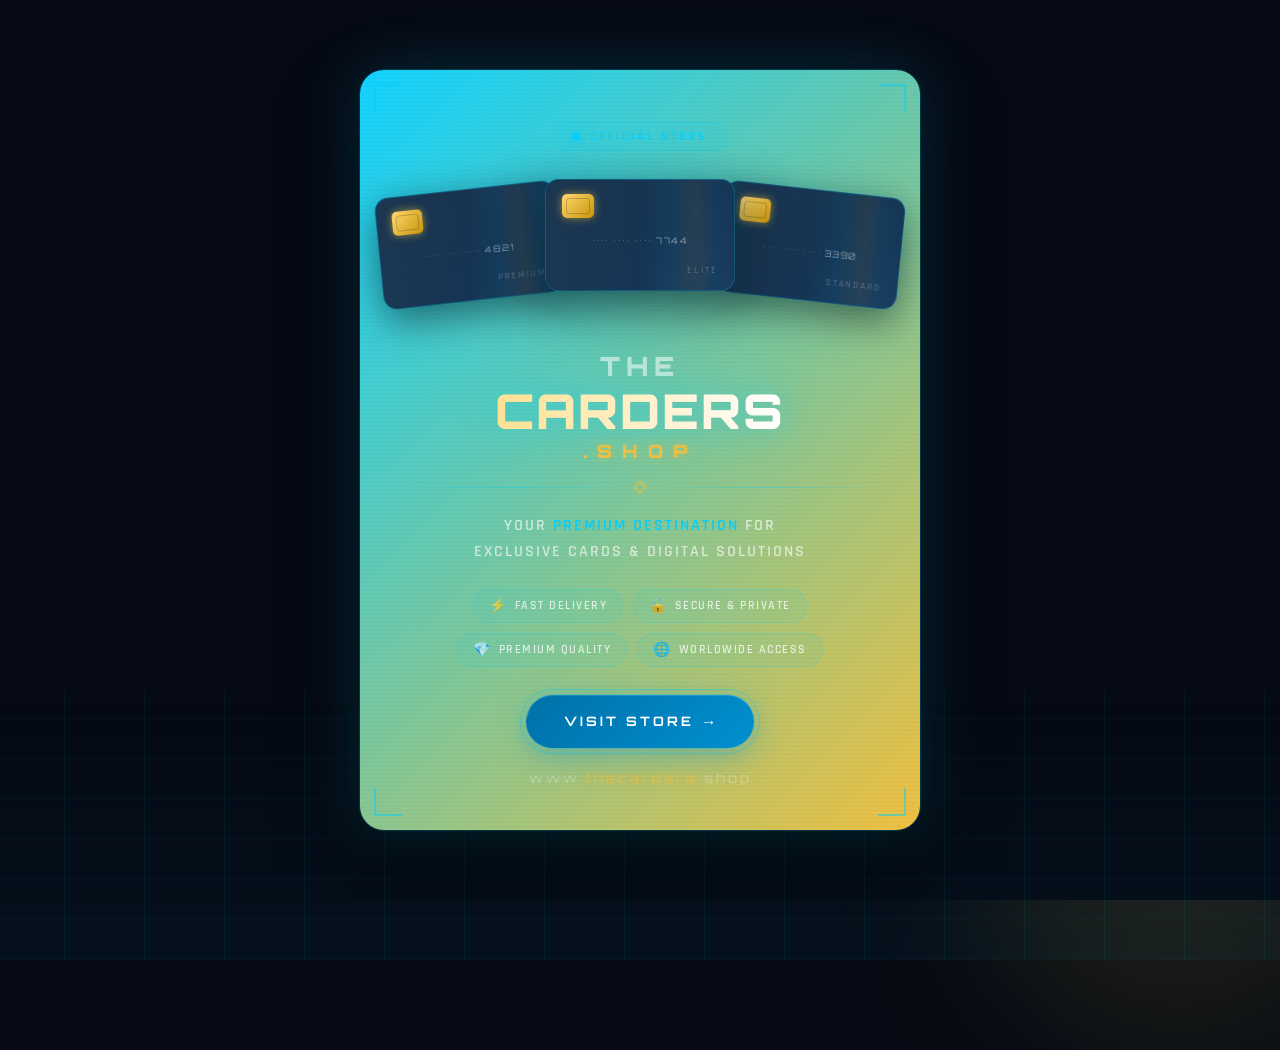
==== index.html @ 6805558b "Add index.html as deployment entry point for thecarders.shop poster Rename poster to index.html so h" ====
<!DOCTYPE html>
<html lang="en">
<head>
  <meta charset="UTF-8" />
  <meta name="viewport" content="width=device-width, initial-scale=1.0" />
  <title>TheCarders.Shop — Official Poster</title>
  <style>
    @import url('https://fonts.googleapis.com/css2?family=Orbitron:wght@400;700;900&family=Rajdhani:wght@300;400;600;700&display=swap');

    *, *::before, *::after { margin: 0; padding: 0; box-sizing: border-box; }

    :root {
      --gold:   #f0c040;
      --gold2:  #ffd770;
      --blue:   #00cfff;
      --dark:   #050a14;
      --mid:    #0b1628;
      --card1:  #0d2035;
      --card2:  #102040;
      --glow:   rgba(0, 207, 255, 0.55);
      --ggold:  rgba(240, 192, 64, 0.6);
    }

    html, body {
      width: 100%; height: 100%;
      overflow: hidden;
      background: var(--dark);
      font-family: 'Rajdhani', sans-serif;
    }

    /* ── SCENE ── */
    .scene {
      width: 100vw; height: 100vh;
      display: flex;
      align-items: center;
      justify-content: center;
      perspective: 1200px;
      position: relative;
      overflow: hidden;
    }

    /* animated grid floor */
    .grid-floor {
      position: absolute;
      bottom: -60px; left: -20%;
      width: 140%; height: 60%;
      background:
        linear-gradient(transparent 0%, rgba(0,207,255,0.04) 100%),
        repeating-linear-gradient(90deg, rgba(0,207,255,0.07) 0 1px, transparent 1px 80px),
        repeating-linear-gradient(0deg,  rgba(0,207,255,0.07) 0 1px, transparent 1px 80px);
      transform: rotateX(60deg);
      transform-origin: bottom center;
      animation: gridPulse 6s ease-in-out infinite alternate;
    }
    @keyframes gridPulse {
      from { opacity: 0.6; }
      to   { opacity: 1.0; }
    }

    /* particles */
    .particles { position: absolute; inset: 0; pointer-events: none; }
    .particle {
      position: absolute;
      border-radius: 50%;
      background: var(--blue);
      opacity: 0;
      animation: floatUp linear infinite;
    }
    @keyframes floatUp {
      0%   { opacity: 0; transform: translateY(0) scale(0.5); }
      10%  { opacity: 0.8; }
      90%  { opacity: 0.4; }
      100% { opacity: 0; transform: translateY(-90vh) scale(1.2); }
    }

    /* ── POSTER CARD ── */
    .poster-wrap {
      position: relative;
      width: min(560px, 92vw);
      animation: floatPoster 5s ease-in-out infinite;
      transform-style: preserve-3d;
    }
    @keyframes floatPoster {
      0%, 100% { transform: rotateX(4deg) rotateY(-4deg) translateY(0); }
      50%       { transform: rotateX(-2deg) rotateY(4deg) translateY(-18px); }
    }

    .poster {
      position: relative;
      background: linear-gradient(145deg, var(--card1), var(--card2) 60%, #091a30);
      border-radius: 24px;
      padding: 52px 40px 44px;
      text-align: center;
      transform-style: preserve-3d;
      box-shadow:
        0 0 0 1px rgba(0,207,255,0.18),
        0 0 60px rgba(0,207,255,0.18),
        0 40px 80px rgba(0,0,0,0.7),
        inset 0 1px 0 rgba(255,255,255,0.06);
      overflow: hidden;
    }

    /* glossy top shine */
    .poster::before {
      content: '';
      position: absolute;
      inset: 0;
      background: linear-gradient(130deg, rgba(255,255,255,0.07) 0%, transparent 50%);
      border-radius: inherit;
      pointer-events: none;
    }

    /* edge glow border animation */
    .poster::after {
      content: '';
      position: absolute;
      inset: -2px;
      border-radius: 26px;
      background: linear-gradient(135deg, var(--blue), var(--gold), var(--blue), var(--gold));
      background-size: 300% 300%;
      animation: borderSpin 4s linear infinite;
      z-index: -1;
    }
    @keyframes borderSpin {
      0%   { background-position: 0% 50%; }
      50%  { background-position: 100% 50%; }
      100% { background-position: 0% 50%; }
    }

    /* ── LOGO CHIP ── */
    .logo-chip {
      display: inline-flex;
      align-items: center;
      gap: 10px;
      background: rgba(0,207,255,0.09);
      border: 1px solid rgba(0,207,255,0.3);
      border-radius: 50px;
      padding: 6px 18px;
      margin-bottom: 28px;
    }
    .chip-dot {
      width: 8px; height: 8px;
      border-radius: 50%;
      background: var(--blue);
      box-shadow: 0 0 8px var(--blue);
      animation: blink 1.6s ease-in-out infinite;
    }
    @keyframes blink {
      0%, 100% { opacity: 1; }
      50%       { opacity: 0.3; }
    }
    .chip-text {
      font-size: 12px;
      letter-spacing: 3px;
      color: var(--blue);
      text-transform: uppercase;
      font-weight: 600;
    }

    /* ── FLOATING CARDS (decorative) ── */
    .deco-cards {
      position: relative;
      height: 140px;
      margin-bottom: 32px;
      transform-style: preserve-3d;
    }
    .deco-card {
      position: absolute;
      width: 190px; height: 112px;
      border-radius: 14px;
      background: linear-gradient(135deg, #0e2a45, #1a3a5c);
      border: 1px solid rgba(0,207,255,0.25);
      box-shadow:
        0 12px 40px rgba(0,0,0,0.5),
        0 0 20px rgba(0,207,255,0.12);
      display: flex;
      flex-direction: column;
      justify-content: space-between;
      padding: 14px 16px;
      overflow: hidden;
      transform-style: preserve-3d;
    }
    .deco-card::before {
      content: '';
      position: absolute;
      inset: 0;
      background: linear-gradient(120deg, rgba(255,255,255,0.06) 0%, transparent 60%);
      border-radius: inherit;
    }
    /* card EMV chip */
    .card-chip {
      width: 32px; height: 24px;
      border-radius: 5px;
      background: linear-gradient(135deg, var(--gold2), #c8960a);
      box-shadow: 0 0 8px var(--ggold);
      position: relative;
      overflow: hidden;
    }
    .card-chip::after {
      content: '';
      position: absolute;
      inset: 4px;
      border: 1px solid rgba(0,0,0,0.2);
      border-radius: 3px;
    }
    .card-number {
      font-family: 'Orbitron', monospace;
      font-size: 9px;
      color: rgba(255,255,255,0.5);
      letter-spacing: 1.5px;
    }
    .card-brand {
      font-size: 10px;
      color: rgba(255,255,255,0.35);
      letter-spacing: 2px;
      text-transform: uppercase;
      text-align: right;
    }
    /* holographic stripe */
    .holo-stripe {
      position: absolute;
      top: 0; right: 0;
      width: 50%; height: 100%;
      background: linear-gradient(90deg,
        transparent,
        rgba(0,207,255,0.05) 30%,
        rgba(240,192,64,0.07) 60%,
        rgba(0,207,255,0.04) 80%,
        transparent);
      animation: holoShift 3s ease-in-out infinite alternate;
    }
    @keyframes holoShift {
      from { opacity: 0.5; transform: translateX(-10px); }
      to   { opacity: 1.0; transform: translateX(10px); }
    }

    .card-left  {
      left: 50%; top: 10px;
      transform: translate(-140%, 0) rotateY(18deg) rotateZ(-6deg);
      animation: cardFloat1 4s ease-in-out infinite;
      z-index: 1;
    }
    .card-center {
      left: 50%; top: 0;
      transform: translate(-50%, 0) rotateY(0deg) rotateZ(0deg);
      animation: cardFloat2 4s ease-in-out infinite;
      z-index: 3;
      box-shadow:
        0 16px 50px rgba(0,0,0,0.6),
        0 0 30px rgba(0,207,255,0.22);
    }
    .card-right {
      left: 50%; top: 10px;
      transform: translate(40%, 0) rotateY(-18deg) rotateZ(6deg);
      animation: cardFloat3 4s ease-in-out infinite;
      z-index: 2;
    }
    @keyframes cardFloat1 {
      0%,100% { transform: translate(-140%, 0) rotateY(18deg) rotateZ(-6deg) translateY(0); }
      50%      { transform: translate(-140%, 0) rotateY(22deg) rotateZ(-8deg) translateY(-6px); }
    }
    @keyframes cardFloat2 {
      0%,100% { transform: translate(-50%, 0) rotateY(0deg) rotateZ(0deg) translateY(0); }
      50%      { transform: translate(-50%, 0) rotateY(3deg) rotateZ(1deg) translateY(-10px); }
    }
    @keyframes cardFloat3 {
      0%,100% { transform: translate(40%, 0) rotateY(-18deg) rotateZ(6deg) translateY(0); }
      50%      { transform: translate(40%, 0) rotateY(-22deg) rotateZ(8deg) translateY(-6px); }
    }

    /* ── TITLE ── */
    .poster-title {
      font-family: 'Orbitron', monospace;
      font-size: clamp(28px, 6vw, 48px);
      font-weight: 900;
      letter-spacing: 2px;
      line-height: 1.1;
      margin-bottom: 6px;
      position: relative;
    }
    .title-the {
      color: rgba(255,255,255,0.55);
      font-size: 0.55em;
      letter-spacing: 6px;
      display: block;
      margin-bottom: 4px;
    }
    .title-main {
      background: linear-gradient(90deg, var(--gold2) 0%, #fff 40%, var(--blue) 80%, var(--gold2) 100%);
      background-size: 200% auto;
      -webkit-background-clip: text;
      -webkit-text-fill-color: transparent;
      background-clip: text;
      animation: shimmer 4s linear infinite;
      display: block;
      text-shadow: none;
      filter: drop-shadow(0 0 18px rgba(0,207,255,0.5));
    }
    @keyframes shimmer {
      from { background-position: 0% center; }
      to   { background-position: 200% center; }
    }
    .title-shop {
      color: var(--gold);
      font-size: 0.38em;
      letter-spacing: 10px;
      display: block;
      margin-top: 4px;
      text-shadow: 0 0 12px var(--ggold);
    }

    /* ── DIVIDER ── */
    .divider {
      display: flex;
      align-items: center;
      gap: 12px;
      margin: 22px 0;
    }
    .div-line {
      flex: 1;
      height: 1px;
      background: linear-gradient(90deg, transparent, rgba(0,207,255,0.4), transparent);
    }
    .div-diamond {
      width: 8px; height: 8px;
      border: 1px solid var(--gold);
      transform: rotate(45deg);
      box-shadow: 0 0 8px var(--ggold);
    }

    /* ── TAGLINE ── */
    .tagline {
      font-size: clamp(13px, 2.5vw, 16px);
      color: rgba(255,255,255,0.65);
      letter-spacing: 2px;
      text-transform: uppercase;
      font-weight: 600;
      margin-bottom: 24px;
      line-height: 1.6;
    }
    .tagline em {
      color: var(--blue);
      font-style: normal;
    }

    /* ── FEATURE PILLS ── */
    .features {
      display: flex;
      flex-wrap: wrap;
      justify-content: center;
      gap: 10px;
      margin-bottom: 28px;
    }
    .feat-pill {
      display: flex;
      align-items: center;
      gap: 7px;
      background: rgba(0,207,255,0.07);
      border: 1px solid rgba(0,207,255,0.2);
      border-radius: 50px;
      padding: 7px 15px;
      font-size: 12px;
      letter-spacing: 1.5px;
      text-transform: uppercase;
      color: rgba(255,255,255,0.75);
      font-weight: 600;
      transition: all 0.3s;
    }
    .feat-pill:hover {
      background: rgba(0,207,255,0.15);
      border-color: rgba(0,207,255,0.5);
      color: #fff;
      box-shadow: 0 0 14px rgba(0,207,255,0.2);
    }
    .feat-icon { font-size: 14px; }

    /* ── CTA BUTTON ── */
    .cta-wrap { position: relative; display: inline-block; }
    .cta-btn {
      display: inline-flex;
      align-items: center;
      gap: 10px;
      background: linear-gradient(135deg, #0070a8, #0090d0);
      color: #fff;
      font-family: 'Orbitron', monospace;
      font-size: 13px;
      font-weight: 700;
      letter-spacing: 3px;
      text-transform: uppercase;
      padding: 16px 38px;
      border-radius: 50px;
      text-decoration: none;
      border: none;
      cursor: pointer;
      position: relative;
      overflow: hidden;
      box-shadow:
        0 8px 32px rgba(0,144,208,0.4),
        0 0 0 1px rgba(0,207,255,0.3),
        inset 0 1px 0 rgba(255,255,255,0.15);
      transition: transform 0.2s, box-shadow 0.2s;
    }
    .cta-btn:hover {
      transform: translateY(-3px) scale(1.03);
      box-shadow:
        0 14px 44px rgba(0,144,208,0.55),
        0 0 0 1px rgba(0,207,255,0.6),
        inset 0 1px 0 rgba(255,255,255,0.2);
    }
    .cta-btn::before {
      content: '';
      position: absolute;
      top: -50%; left: -60%;
      width: 60%; height: 200%;
      background: rgba(255,255,255,0.15);
      transform: skewX(-20deg);
      animation: btnShine 3s ease-in-out infinite;
    }
    @keyframes btnShine {
      0%   { left: -60%; opacity: 0; }
      20%  { opacity: 1; }
      40%  { left: 120%; opacity: 0; }
      100% { left: 120%; opacity: 0; }
    }
    .cta-arrow { font-size: 16px; }

    /* pulse ring around button */
    .cta-ring {
      position: absolute;
      inset: -6px;
      border-radius: 50px;
      border: 1px solid rgba(0,207,255,0.4);
      animation: ringPulse 2s ease-out infinite;
      pointer-events: none;
    }
    @keyframes ringPulse {
      0%   { transform: scale(1); opacity: 0.8; }
      100% { transform: scale(1.1); opacity: 0; }
    }

    /* ── URL BADGE ── */
    .url-badge {
      margin-top: 22px;
      font-size: 13px;
      letter-spacing: 3px;
      color: rgba(255,255,255,0.3);
      font-family: 'Orbitron', monospace;
    }
    .url-badge span {
      color: var(--gold);
      text-shadow: 0 0 8px var(--ggold);
    }

    /* ── CORNER ACCENTS ── */
    .corner {
      position: absolute;
      width: 28px; height: 28px;
      opacity: 0.5;
    }
    .corner-tl { top: 14px; left: 14px; border-top: 2px solid var(--blue); border-left: 2px solid var(--blue); border-radius: 2px 0 0 0; }
    .corner-tr { top: 14px; right: 14px; border-top: 2px solid var(--blue); border-right: 2px solid var(--blue); border-radius: 0 2px 0 0; }
    .corner-bl { bottom: 14px; left: 14px; border-bottom: 2px solid var(--blue); border-left: 2px solid var(--blue); border-radius: 0 0 0 2px; }
    .corner-br { bottom: 14px; right: 14px; border-bottom: 2px solid var(--blue); border-right: 2px solid var(--blue); border-radius: 0 0 2px 0; }

    /* ── AMBIENT GLOW ORBS ── */
    .orb {
      position: absolute;
      border-radius: 50%;
      filter: blur(80px);
      pointer-events: none;
      z-index: -1;
    }
    .orb1 { width: 500px; height: 500px; background: rgba(0,100,200,0.2); top: -200px; left: -200px; animation: orbFloat1 10s ease-in-out infinite; }
    .orb2 { width: 400px; height: 400px; background: rgba(240,192,64,0.1); bottom: -150px; right: -100px; animation: orbFloat2 12s ease-in-out infinite; }
    .orb3 { width: 300px; height: 300px; background: rgba(0,207,255,0.12); top: 40%; left: 50%; transform: translate(-50%,-50%); animation: orbFloat3 8s ease-in-out infinite; }
    @keyframes orbFloat1 { 0%,100%{transform:translate(0,0)} 50%{transform:translate(40px,30px)} }
    @keyframes orbFloat2 { 0%,100%{transform:translate(0,0)} 50%{transform:translate(-30px,-40px)} }
    @keyframes orbFloat3 { 0%,100%{transform:translate(-50%,-50%) scale(1)} 50%{transform:translate(-50%,-50%) scale(1.2)} }

    /* ── SCAN LINE ── */
    .scanline {
      position: absolute;
      inset: 0;
      background: repeating-linear-gradient(
        0deg,
        transparent,
        transparent 3px,
        rgba(0,0,0,0.03) 3px,
        rgba(0,0,0,0.03) 4px
      );
      pointer-events: none;
      border-radius: inherit;
    }
  </style>
</head>
<body>

<!-- ambient orbs -->
<div class="orb orb1"></div>
<div class="orb orb2"></div>
<div class="orb orb3"></div>

<!-- particles -->
<div class="particles" id="particles"></div>

<!-- grid floor -->
<div class="grid-floor"></div>

<div class="scene">
  <div class="poster-wrap">
    <div class="poster">

      <!-- scanline texture -->
      <div class="scanline"></div>

      <!-- corner accents -->
      <div class="corner corner-tl"></div>
      <div class="corner corner-tr"></div>
      <div class="corner corner-bl"></div>
      <div class="corner corner-br"></div>

      <!-- status chip -->
      <div class="logo-chip">
        <div class="chip-dot"></div>
        <span class="chip-text">Official Store</span>
      </div>

      <!-- floating deco cards -->
      <div class="deco-cards">
        <!-- left card -->
        <div class="deco-card card-left">
          <div class="card-chip"></div>
          <div class="card-number">•••• •••• •••• 4821</div>
          <div class="card-brand">Premium</div>
          <div class="holo-stripe"></div>
        </div>
        <!-- center card (highlighted) -->
        <div class="deco-card card-center">
          <div class="card-chip"></div>
          <div class="card-number">•••• •••• •••• 7744</div>
          <div class="card-brand">Elite</div>
          <div class="holo-stripe"></div>
        </div>
        <!-- right card -->
        <div class="deco-card card-right">
          <div class="card-chip"></div>
          <div class="card-number">•••• •••• •••• 3390</div>
          <div class="card-brand">Standard</div>
          <div class="holo-stripe"></div>
        </div>
      </div>

      <!-- title -->
      <div class="poster-title">
        <span class="title-the">THE</span>
        <span class="title-main">CARDERS</span>
        <span class="title-shop">.SHOP</span>
      </div>

      <!-- divider -->
      <div class="divider">
        <div class="div-line"></div>
        <div class="div-diamond"></div>
        <div class="div-line"></div>
      </div>

      <!-- tagline -->
      <p class="tagline">
        Your <em>premium destination</em> for<br>
        exclusive cards &amp; digital solutions
      </p>

      <!-- feature pills -->
      <div class="features">
        <div class="feat-pill"><span class="feat-icon">⚡</span> Fast Delivery</div>
        <div class="feat-pill"><span class="feat-icon">🔒</span> Secure &amp; Private</div>
        <div class="feat-pill"><span class="feat-icon">💎</span> Premium Quality</div>
        <div class="feat-pill"><span class="feat-icon">🌐</span> Worldwide Access</div>
      </div>

      <!-- CTA -->
      <div class="cta-wrap">
        <div class="cta-ring"></div>
        <a class="cta-btn" href="https://thecarders.shop" target="_blank">
          Visit Store
          <span class="cta-arrow">→</span>
        </a>
      </div>

      <!-- url badge -->
      <p class="url-badge">www.<span>thecarders</span>.shop</p>

    </div><!-- /poster -->
  </div><!-- /poster-wrap -->
</div><!-- /scene -->

<script>
  // Generate floating particles
  const container = document.getElementById('particles');
  const colors = ['#00cfff','#ffd770','#ffffff'];
  for (let i = 0; i < 55; i++) {
    const p = document.createElement('div');
    p.className = 'particle';
    const size = Math.random() * 4 + 1;
    const color = colors[Math.floor(Math.random() * colors.length)];
    Object.assign(p.style, {
      width:  size + 'px',
      height: size + 'px',
      background: color,
      boxShadow: `0 0 ${size * 2}px ${color}`,
      left: Math.random() * 100 + 'vw',
      top:  '100vh',
      animationDuration: (Math.random() * 12 + 8) + 's',
      animationDelay:    (Math.random() * 12) + 's',
    });
    container.appendChild(p);
  }

  // Subtle mouse parallax on poster
  const wrap = document.querySelector('.poster-wrap');
  document.addEventListener('mousemove', e => {
    const cx = window.innerWidth / 2;
    const cy = window.innerHeight / 2;
    const dx = (e.clientX - cx) / cx;
    const dy = (e.clientY - cy) / cy;
    wrap.style.transform = `rotateX(${-dy * 8}deg) rotateY(${dx * 8}deg)`;
  });
  document.addEventListener('mouseleave', () => {
    wrap.style.transform = '';
  });
</script>
</body>
</html>
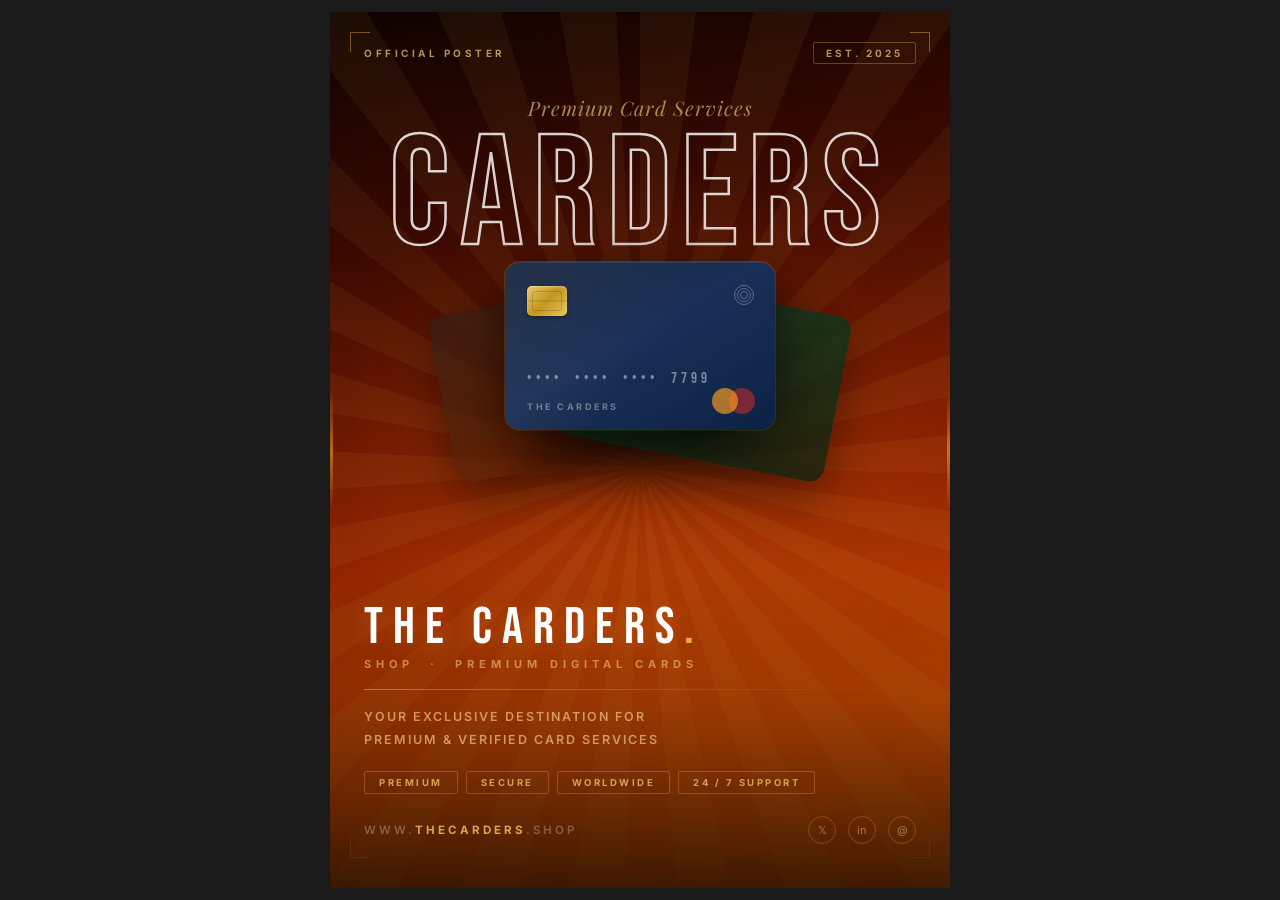
==== commit 200debbd: "Redesign poster: static editorial layout inspired by bold graphic design Bold Bebas Neue outline tex" ====
--- a/index.html
+++ b/index.html
@@ -1,633 +1,438 @@
 <!DOCTYPE html>
 <html lang="en">
 <head>
-  <meta charset="UTF-8" />
-  <meta name="viewport" content="width=device-width, initial-scale=1.0" />
-  <title>TheCarders.Shop — Official Poster</title>
-  <style>
-    @import url('https://fonts.googleapis.com/css2?family=Orbitron:wght@400;700;900&family=Rajdhani:wght@300;400;600;700&display=swap');
-
-    *, *::before, *::after { margin: 0; padding: 0; box-sizing: border-box; }
-
-    :root {
-      --gold:   #f0c040;
-      --gold2:  #ffd770;
-      --blue:   #00cfff;
-      --dark:   #050a14;
-      --mid:    #0b1628;
-      --card1:  #0d2035;
-      --card2:  #102040;
-      --glow:   rgba(0, 207, 255, 0.55);
-      --ggold:  rgba(240, 192, 64, 0.6);
-    }
-
-    html, body {
-      width: 100%; height: 100%;
-      overflow: hidden;
-      background: var(--dark);
-      font-family: 'Rajdhani', sans-serif;
-    }
-
-    /* ── SCENE ── */
-    .scene {
-      width: 100vw; height: 100vh;
-      display: flex;
-      align-items: center;
-      justify-content: center;
-      perspective: 1200px;
-      position: relative;
-      overflow: hidden;
-    }
-
-    /* animated grid floor */
-    .grid-floor {
-      position: absolute;
-      bottom: -60px; left: -20%;
-      width: 140%; height: 60%;
-      background:
-        linear-gradient(transparent 0%, rgba(0,207,255,0.04) 100%),
-        repeating-linear-gradient(90deg, rgba(0,207,255,0.07) 0 1px, transparent 1px 80px),
-        repeating-linear-gradient(0deg,  rgba(0,207,255,0.07) 0 1px, transparent 1px 80px);
-      transform: rotateX(60deg);
-      transform-origin: bottom center;
-      animation: gridPulse 6s ease-in-out infinite alternate;
-    }
-    @keyframes gridPulse {
-      from { opacity: 0.6; }
-      to   { opacity: 1.0; }
-    }
-
-    /* particles */
-    .particles { position: absolute; inset: 0; pointer-events: none; }
-    .particle {
-      position: absolute;
-      border-radius: 50%;
-      background: var(--blue);
-      opacity: 0;
-      animation: floatUp linear infinite;
-    }
-    @keyframes floatUp {
-      0%   { opacity: 0; transform: translateY(0) scale(0.5); }
-      10%  { opacity: 0.8; }
-      90%  { opacity: 0.4; }
-      100% { opacity: 0; transform: translateY(-90vh) scale(1.2); }
-    }
-
-    /* ── POSTER CARD ── */
-    .poster-wrap {
-      position: relative;
-      width: min(560px, 92vw);
-      animation: floatPoster 5s ease-in-out infinite;
-      transform-style: preserve-3d;
-    }
-    @keyframes floatPoster {
-      0%, 100% { transform: rotateX(4deg) rotateY(-4deg) translateY(0); }
-      50%       { transform: rotateX(-2deg) rotateY(4deg) translateY(-18px); }
-    }
-
-    .poster {
-      position: relative;
-      background: linear-gradient(145deg, var(--card1), var(--card2) 60%, #091a30);
-      border-radius: 24px;
-      padding: 52px 40px 44px;
-      text-align: center;
-      transform-style: preserve-3d;
-      box-shadow:
-        0 0 0 1px rgba(0,207,255,0.18),
-        0 0 60px rgba(0,207,255,0.18),
-        0 40px 80px rgba(0,0,0,0.7),
-        inset 0 1px 0 rgba(255,255,255,0.06);
-      overflow: hidden;
-    }
-
-    /* glossy top shine */
-    .poster::before {
-      content: '';
-      position: absolute;
-      inset: 0;
-      background: linear-gradient(130deg, rgba(255,255,255,0.07) 0%, transparent 50%);
-      border-radius: inherit;
-      pointer-events: none;
-    }
-
-    /* edge glow border animation */
-    .poster::after {
-      content: '';
-      position: absolute;
-      inset: -2px;
-      border-radius: 26px;
-      background: linear-gradient(135deg, var(--blue), var(--gold), var(--blue), var(--gold));
-      background-size: 300% 300%;
-      animation: borderSpin 4s linear infinite;
-      z-index: -1;
-    }
-    @keyframes borderSpin {
-      0%   { background-position: 0% 50%; }
-      50%  { background-position: 100% 50%; }
-      100% { background-position: 0% 50%; }
-    }
-
-    /* ── LOGO CHIP ── */
-    .logo-chip {
-      display: inline-flex;
-      align-items: center;
-      gap: 10px;
-      background: rgba(0,207,255,0.09);
-      border: 1px solid rgba(0,207,255,0.3);
-      border-radius: 50px;
-      padding: 6px 18px;
-      margin-bottom: 28px;
-    }
-    .chip-dot {
-      width: 8px; height: 8px;
-      border-radius: 50%;
-      background: var(--blue);
-      box-shadow: 0 0 8px var(--blue);
-      animation: blink 1.6s ease-in-out infinite;
-    }
-    @keyframes blink {
-      0%, 100% { opacity: 1; }
-      50%       { opacity: 0.3; }
-    }
-    .chip-text {
-      font-size: 12px;
-      letter-spacing: 3px;
-      color: var(--blue);
-      text-transform: uppercase;
-      font-weight: 600;
-    }
-
-    /* ── FLOATING CARDS (decorative) ── */
-    .deco-cards {
-      position: relative;
-      height: 140px;
-      margin-bottom: 32px;
-      transform-style: preserve-3d;
-    }
-    .deco-card {
-      position: absolute;
-      width: 190px; height: 112px;
-      border-radius: 14px;
-      background: linear-gradient(135deg, #0e2a45, #1a3a5c);
-      border: 1px solid rgba(0,207,255,0.25);
-      box-shadow:
-        0 12px 40px rgba(0,0,0,0.5),
-        0 0 20px rgba(0,207,255,0.12);
-      display: flex;
-      flex-direction: column;
-      justify-content: space-between;
-      padding: 14px 16px;
-      overflow: hidden;
-      transform-style: preserve-3d;
-    }
-    .deco-card::before {
-      content: '';
-      position: absolute;
-      inset: 0;
-      background: linear-gradient(120deg, rgba(255,255,255,0.06) 0%, transparent 60%);
-      border-radius: inherit;
-    }
-    /* card EMV chip */
-    .card-chip {
-      width: 32px; height: 24px;
-      border-radius: 5px;
-      background: linear-gradient(135deg, var(--gold2), #c8960a);
-      box-shadow: 0 0 8px var(--ggold);
-      position: relative;
-      overflow: hidden;
-    }
-    .card-chip::after {
-      content: '';
-      position: absolute;
-      inset: 4px;
-      border: 1px solid rgba(0,0,0,0.2);
-      border-radius: 3px;
-    }
-    .card-number {
-      font-family: 'Orbitron', monospace;
-      font-size: 9px;
-      color: rgba(255,255,255,0.5);
-      letter-spacing: 1.5px;
-    }
-    .card-brand {
-      font-size: 10px;
-      color: rgba(255,255,255,0.35);
-      letter-spacing: 2px;
-      text-transform: uppercase;
-      text-align: right;
-    }
-    /* holographic stripe */
-    .holo-stripe {
-      position: absolute;
-      top: 0; right: 0;
-      width: 50%; height: 100%;
-      background: linear-gradient(90deg,
-        transparent,
-        rgba(0,207,255,0.05) 30%,
-        rgba(240,192,64,0.07) 60%,
-        rgba(0,207,255,0.04) 80%,
-        transparent);
-      animation: holoShift 3s ease-in-out infinite alternate;
-    }
-    @keyframes holoShift {
-      from { opacity: 0.5; transform: translateX(-10px); }
-      to   { opacity: 1.0; transform: translateX(10px); }
-    }
-
-    .card-left  {
-      left: 50%; top: 10px;
-      transform: translate(-140%, 0) rotateY(18deg) rotateZ(-6deg);
-      animation: cardFloat1 4s ease-in-out infinite;
-      z-index: 1;
-    }
-    .card-center {
-      left: 50%; top: 0;
-      transform: translate(-50%, 0) rotateY(0deg) rotateZ(0deg);
-      animation: cardFloat2 4s ease-in-out infinite;
-      z-index: 3;
-      box-shadow:
-        0 16px 50px rgba(0,0,0,0.6),
-        0 0 30px rgba(0,207,255,0.22);
-    }
-    .card-right {
-      left: 50%; top: 10px;
-      transform: translate(40%, 0) rotateY(-18deg) rotateZ(6deg);
-      animation: cardFloat3 4s ease-in-out infinite;
-      z-index: 2;
-    }
-    @keyframes cardFloat1 {
-      0%,100% { transform: translate(-140%, 0) rotateY(18deg) rotateZ(-6deg) translateY(0); }
-      50%      { transform: translate(-140%, 0) rotateY(22deg) rotateZ(-8deg) translateY(-6px); }
-    }
-    @keyframes cardFloat2 {
-      0%,100% { transform: translate(-50%, 0) rotateY(0deg) rotateZ(0deg) translateY(0); }
-      50%      { transform: translate(-50%, 0) rotateY(3deg) rotateZ(1deg) translateY(-10px); }
-    }
-    @keyframes cardFloat3 {
-      0%,100% { transform: translate(40%, 0) rotateY(-18deg) rotateZ(6deg) translateY(0); }
-      50%      { transform: translate(40%, 0) rotateY(-22deg) rotateZ(8deg) translateY(-6px); }
-    }
-
-    /* ── TITLE ── */
-    .poster-title {
-      font-family: 'Orbitron', monospace;
-      font-size: clamp(28px, 6vw, 48px);
-      font-weight: 900;
-      letter-spacing: 2px;
-      line-height: 1.1;
-      margin-bottom: 6px;
-      position: relative;
-    }
-    .title-the {
-      color: rgba(255,255,255,0.55);
-      font-size: 0.55em;
-      letter-spacing: 6px;
-      display: block;
-      margin-bottom: 4px;
-    }
-    .title-main {
-      background: linear-gradient(90deg, var(--gold2) 0%, #fff 40%, var(--blue) 80%, var(--gold2) 100%);
-      background-size: 200% auto;
-      -webkit-background-clip: text;
-      -webkit-text-fill-color: transparent;
-      background-clip: text;
-      animation: shimmer 4s linear infinite;
-      display: block;
-      text-shadow: none;
-      filter: drop-shadow(0 0 18px rgba(0,207,255,0.5));
-    }
-    @keyframes shimmer {
-      from { background-position: 0% center; }
-      to   { background-position: 200% center; }
-    }
-    .title-shop {
-      color: var(--gold);
-      font-size: 0.38em;
-      letter-spacing: 10px;
-      display: block;
-      margin-top: 4px;
-      text-shadow: 0 0 12px var(--ggold);
-    }
-
-    /* ── DIVIDER ── */
-    .divider {
-      display: flex;
-      align-items: center;
-      gap: 12px;
-      margin: 22px 0;
-    }
-    .div-line {
-      flex: 1;
-      height: 1px;
-      background: linear-gradient(90deg, transparent, rgba(0,207,255,0.4), transparent);
-    }
-    .div-diamond {
-      width: 8px; height: 8px;
-      border: 1px solid var(--gold);
-      transform: rotate(45deg);
-      box-shadow: 0 0 8px var(--ggold);
-    }
-
-    /* ── TAGLINE ── */
-    .tagline {
-      font-size: clamp(13px, 2.5vw, 16px);
-      color: rgba(255,255,255,0.65);
-      letter-spacing: 2px;
-      text-transform: uppercase;
-      font-weight: 600;
-      margin-bottom: 24px;
-      line-height: 1.6;
-    }
-    .tagline em {
-      color: var(--blue);
-      font-style: normal;
-    }
-
-    /* ── FEATURE PILLS ── */
-    .features {
-      display: flex;
-      flex-wrap: wrap;
-      justify-content: center;
-      gap: 10px;
-      margin-bottom: 28px;
-    }
-    .feat-pill {
-      display: flex;
-      align-items: center;
-      gap: 7px;
-      background: rgba(0,207,255,0.07);
-      border: 1px solid rgba(0,207,255,0.2);
-      border-radius: 50px;
-      padding: 7px 15px;
-      font-size: 12px;
-      letter-spacing: 1.5px;
-      text-transform: uppercase;
-      color: rgba(255,255,255,0.75);
-      font-weight: 600;
-      transition: all 0.3s;
-    }
-    .feat-pill:hover {
-      background: rgba(0,207,255,0.15);
-      border-color: rgba(0,207,255,0.5);
-      color: #fff;
-      box-shadow: 0 0 14px rgba(0,207,255,0.2);
-    }
-    .feat-icon { font-size: 14px; }
-
-    /* ── CTA BUTTON ── */
-    .cta-wrap { position: relative; display: inline-block; }
-    .cta-btn {
-      display: inline-flex;
-      align-items: center;
-      gap: 10px;
-      background: linear-gradient(135deg, #0070a8, #0090d0);
-      color: #fff;
-      font-family: 'Orbitron', monospace;
-      font-size: 13px;
-      font-weight: 700;
-      letter-spacing: 3px;
-      text-transform: uppercase;
-      padding: 16px 38px;
-      border-radius: 50px;
-      text-decoration: none;
-      border: none;
-      cursor: pointer;
-      position: relative;
-      overflow: hidden;
-      box-shadow:
-        0 8px 32px rgba(0,144,208,0.4),
-        0 0 0 1px rgba(0,207,255,0.3),
-        inset 0 1px 0 rgba(255,255,255,0.15);
-      transition: transform 0.2s, box-shadow 0.2s;
-    }
-    .cta-btn:hover {
-      transform: translateY(-3px) scale(1.03);
-      box-shadow:
-        0 14px 44px rgba(0,144,208,0.55),
-        0 0 0 1px rgba(0,207,255,0.6),
-        inset 0 1px 0 rgba(255,255,255,0.2);
-    }
-    .cta-btn::before {
-      content: '';
-      position: absolute;
-      top: -50%; left: -60%;
-      width: 60%; height: 200%;
-      background: rgba(255,255,255,0.15);
-      transform: skewX(-20deg);
-      animation: btnShine 3s ease-in-out infinite;
-    }
-    @keyframes btnShine {
-      0%   { left: -60%; opacity: 0; }
-      20%  { opacity: 1; }
-      40%  { left: 120%; opacity: 0; }
-      100% { left: 120%; opacity: 0; }
-    }
-    .cta-arrow { font-size: 16px; }
-
-    /* pulse ring around button */
-    .cta-ring {
-      position: absolute;
-      inset: -6px;
-      border-radius: 50px;
-      border: 1px solid rgba(0,207,255,0.4);
-      animation: ringPulse 2s ease-out infinite;
-      pointer-events: none;
-    }
-    @keyframes ringPulse {
-      0%   { transform: scale(1); opacity: 0.8; }
-      100% { transform: scale(1.1); opacity: 0; }
-    }
-
-    /* ── URL BADGE ── */
-    .url-badge {
-      margin-top: 22px;
-      font-size: 13px;
-      letter-spacing: 3px;
-      color: rgba(255,255,255,0.3);
-      font-family: 'Orbitron', monospace;
-    }
-    .url-badge span {
-      color: var(--gold);
-      text-shadow: 0 0 8px var(--ggold);
-    }
-
-    /* ── CORNER ACCENTS ── */
-    .corner {
-      position: absolute;
-      width: 28px; height: 28px;
-      opacity: 0.5;
-    }
-    .corner-tl { top: 14px; left: 14px; border-top: 2px solid var(--blue); border-left: 2px solid var(--blue); border-radius: 2px 0 0 0; }
-    .corner-tr { top: 14px; right: 14px; border-top: 2px solid var(--blue); border-right: 2px solid var(--blue); border-radius: 0 2px 0 0; }
-    .corner-bl { bottom: 14px; left: 14px; border-bottom: 2px solid var(--blue); border-left: 2px solid var(--blue); border-radius: 0 0 0 2px; }
-    .corner-br { bottom: 14px; right: 14px; border-bottom: 2px solid var(--blue); border-right: 2px solid var(--blue); border-radius: 0 0 2px 0; }
-
-    /* ── AMBIENT GLOW ORBS ── */
-    .orb {
-      position: absolute;
-      border-radius: 50%;
-      filter: blur(80px);
-      pointer-events: none;
-      z-index: -1;
-    }
-    .orb1 { width: 500px; height: 500px; background: rgba(0,100,200,0.2); top: -200px; left: -200px; animation: orbFloat1 10s ease-in-out infinite; }
-    .orb2 { width: 400px; height: 400px; background: rgba(240,192,64,0.1); bottom: -150px; right: -100px; animation: orbFloat2 12s ease-in-out infinite; }
-    .orb3 { width: 300px; height: 300px; background: rgba(0,207,255,0.12); top: 40%; left: 50%; transform: translate(-50%,-50%); animation: orbFloat3 8s ease-in-out infinite; }
-    @keyframes orbFloat1 { 0%,100%{transform:translate(0,0)} 50%{transform:translate(40px,30px)} }
-    @keyframes orbFloat2 { 0%,100%{transform:translate(0,0)} 50%{transform:translate(-30px,-40px)} }
-    @keyframes orbFloat3 { 0%,100%{transform:translate(-50%,-50%) scale(1)} 50%{transform:translate(-50%,-50%) scale(1.2)} }
-
-    /* ── SCAN LINE ── */
-    .scanline {
-      position: absolute;
-      inset: 0;
-      background: repeating-linear-gradient(
-        0deg,
-        transparent,
-        transparent 3px,
-        rgba(0,0,0,0.03) 3px,
-        rgba(0,0,0,0.03) 4px
-      );
-      pointer-events: none;
-      border-radius: inherit;
-    }
-  </style>
+<meta charset="UTF-8">
+<meta name="viewport" content="width=device-width, initial-scale=1.0">
+<title>TheCarders.Shop</title>
+<link href="https://fonts.googleapis.com/css2?family=Bebas+Neue&family=Inter:wght@300;400;600;700;900&family=Playfair+Display:ital@1&display=swap" rel="stylesheet">
+<style>
+* { margin: 0; padding: 0; box-sizing: border-box; }
+
+body {
+  min-height: 100vh;
+  background: #1a1a1a;
+  display: flex;
+  align-items: center;
+  justify-content: center;
+  font-family: 'Inter', sans-serif;
+}
+
+.poster {
+  width: 620px;
+  height: 876px;
+  position: relative;
+  overflow: hidden;
+  background: linear-gradient(170deg, #0e0300 0%, #3b0900 25%, #8c2200 55%, #c94800 80%, #e05a00 100%);
+  flex-shrink: 0;
+}
+
+/* Sunburst rays */
+.poster::before {
+  content: '';
+  position: absolute;
+  inset: 0;
+  background: repeating-conic-gradient(
+    from 0deg at 50% 52%,
+    rgba(255, 190, 80, 0.055) 0deg 7deg,
+    transparent 7deg 14deg
+  );
+}
+
+/* Center radial glow */
+.poster::after {
+  content: '';
+  position: absolute;
+  inset: 0;
+  background: radial-gradient(ellipse 70% 50% at 50% 52%, rgba(255,140,30,0.18) 0%, transparent 70%);
+}
+
+/* ── TOP BAR ── */
+.top-bar {
+  position: absolute;
+  top: 30px; left: 34px; right: 34px;
+  display: flex;
+  justify-content: space-between;
+  align-items: center;
+  z-index: 10;
+}
+.top-label {
+  font-size: 10px;
+  letter-spacing: 3.5px;
+  text-transform: uppercase;
+  color: rgba(255, 220, 140, 0.65);
+  font-weight: 700;
+}
+.top-badge {
+  font-size: 10px;
+  letter-spacing: 3px;
+  text-transform: uppercase;
+  color: rgba(255, 220, 140, 0.65);
+  font-weight: 700;
+  border: 1px solid rgba(255,200,80,0.3);
+  padding: 4px 12px;
+  border-radius: 2px;
+}
+
+/* ── SCRIPT SUBTITLE ── */
+.script-line {
+  position: absolute;
+  top: 82px;
+  left: 0; right: 0;
+  text-align: center;
+  font-family: 'Playfair Display', serif;
+  font-style: italic;
+  font-size: 20px;
+  color: rgba(255, 215, 130, 0.6);
+  letter-spacing: 1px;
+  z-index: 10;
+}
+
+/* ── BIG OUTLINE TEXT ── */
+.big-word {
+  position: absolute;
+  top: 106px;
+  left: 0; right: 0;
+  text-align: center;
+  font-family: 'Bebas Neue', sans-serif;
+  font-size: 158px;
+  letter-spacing: 10px;
+  line-height: 1;
+  color: transparent;
+  -webkit-text-stroke: 2.5px rgba(255, 255, 255, 0.82);
+  user-select: none;
+  z-index: 5;
+}
+
+/* ── CARD STAGE ── */
+.card-stage {
+  position: absolute;
+  top: 250px;
+  left: 50%;
+  transform: translateX(-50%);
+  width: 380px;
+  height: 230px;
+  z-index: 8;
+}
+
+.card {
+  position: absolute;
+  width: 270px;
+  height: 168px;
+  border-radius: 15px;
+  overflow: hidden;
+}
+
+.card-l {
+  left: 0; top: 28px;
+  transform: rotate(-11deg) translateX(-10px);
+  background: linear-gradient(140deg, #1e0a00, #5c1e00, #3a0d00);
+  box-shadow: 0 16px 50px rgba(0,0,0,0.6);
+  opacity: 0.72;
+}
+
+.card-r {
+  right: 0; top: 28px;
+  transform: rotate(11deg) translateX(10px);
+  background: linear-gradient(140deg, #001a12, #003d22, #001f10);
+  box-shadow: 0 16px 50px rgba(0,0,0,0.6);
+  opacity: 0.72;
+}
+
+.card-c {
+  left: 50%;
+  top: 0;
+  transform: translateX(-50%);
+  background: linear-gradient(150deg, #0f1c35 0%, #1a2f55 45%, #0c2245 100%);
+  box-shadow:
+    0 24px 64px rgba(0, 0, 0, 0.75),
+    0 0 0 1px rgba(255, 200, 80, 0.2),
+    inset 0 1px 0 rgba(255,255,255,0.08);
+  z-index: 3;
+}
+
+.chip {
+  position: absolute;
+  top: 24px; left: 22px;
+  width: 40px; height: 30px;
+  border-radius: 5px;
+  background: linear-gradient(135deg, #e8c55a 0%, #c09010 50%, #e8c55a 100%);
+  box-shadow: inset 0 1px 2px rgba(255,255,255,0.4), 0 2px 4px rgba(0,0,0,0.4);
+}
+.chip::before {
+  content: '';
+  position: absolute;
+  inset: 5px;
+  border: 1px solid rgba(0,0,0,0.18);
+  border-radius: 3px;
+}
+.chip::after {
+  content: '';
+  position: absolute;
+  top: 50%; left: 0; right: 0;
+  height: 1px;
+  background: rgba(0,0,0,0.15);
+  transform: translateY(-50%);
+}
+
+.card-num {
+  position: absolute;
+  bottom: 42px; left: 22px;
+  font-family: 'Bebas Neue', sans-serif;
+  font-size: 15px;
+  letter-spacing: 4px;
+  color: rgba(255,255,255,0.45);
+}
+
+.card-holder {
+  position: absolute;
+  bottom: 18px; left: 22px;
+  font-size: 9px;
+  letter-spacing: 2.5px;
+  text-transform: uppercase;
+  color: rgba(255,255,255,0.38);
+  font-weight: 700;
+}
+
+.card-logo {
+  position: absolute;
+  bottom: 16px; right: 20px;
+  display: flex;
+}
+.logo-c {
+  width: 26px; height: 26px;
+  border-radius: 50%;
+  display: block;
+}
+.logo-c:first-child {
+  background: rgba(255,160,30,0.65);
+  margin-right: -9px;
+  z-index: 1;
+}
+.logo-c:last-child {
+  background: rgba(210,40,40,0.55);
+}
+
+.shine {
+  position: absolute;
+  inset: 0;
+  background: linear-gradient(128deg, rgba(255,255,255,0.09) 0%, transparent 55%);
+}
+
+.nfc {
+  position: absolute;
+  top: 22px; right: 20px;
+  width: 22px; height: 22px;
+  opacity: 0.3;
+}
+.nfc-arc {
+  position: absolute;
+  border: 1.5px solid #fff;
+  border-radius: 50%;
+  top: 50%; left: 50%;
+  transform: translate(-50%, -50%);
+}
+
+/* ── BOTTOM SECTION ── */
+.bottom {
+  position: absolute;
+  bottom: 0; left: 0; right: 0;
+  padding: 30px 34px 44px;
+  background: linear-gradient(0deg, rgba(0,0,0,0.72) 0%, rgba(0,0,0,0.2) 60%, transparent 100%);
+  z-index: 10;
+}
+
+.brand {
+  font-family: 'Bebas Neue', sans-serif;
+  font-size: 52px;
+  letter-spacing: 10px;
+  color: #ffffff;
+  line-height: 1;
+  margin-bottom: 3px;
+  text-shadow: 0 2px 20px rgba(255,150,50,0.3);
+}
+.brand-dot {
+  color: rgba(255, 200, 80, 0.8);
+}
+
+.sub-brand {
+  font-size: 11px;
+  letter-spacing: 5px;
+  text-transform: uppercase;
+  color: rgba(255, 210, 120, 0.55);
+  font-weight: 700;
+  margin-bottom: 18px;
+}
+
+.rule {
+  width: 100%;
+  height: 1px;
+  background: linear-gradient(90deg, rgba(255,180,60,0.5) 0%, rgba(255,180,60,0.15) 60%, transparent 100%);
+  margin-bottom: 16px;
+}
+
+.tagline {
+  font-size: 12.5px;
+  color: rgba(255, 220, 160, 0.6);
+  letter-spacing: 2px;
+  text-transform: uppercase;
+  font-weight: 600;
+  line-height: 1.8;
+  margin-bottom: 20px;
+}
+
+.tags {
+  display: flex;
+  gap: 8px;
+  flex-wrap: wrap;
+  margin-bottom: 22px;
+}
+.tag {
+  font-size: 9.5px;
+  letter-spacing: 2.5px;
+  text-transform: uppercase;
+  font-weight: 700;
+  color: rgba(255, 210, 120, 0.7);
+  border: 1px solid rgba(255, 190, 60, 0.28);
+  padding: 5px 14px;
+  border-radius: 2px;
+}
+
+.url-row {
+  display: flex;
+  align-items: center;
+  justify-content: space-between;
+}
+.url {
+  font-size: 11.5px;
+  letter-spacing: 3px;
+  text-transform: uppercase;
+  color: rgba(255,255,255,0.28);
+  font-weight: 600;
+}
+.url strong {
+  color: rgba(255, 210, 100, 0.75);
+}
+
+.socials {
+  display: flex;
+  gap: 12px;
+}
+.soc-icon {
+  width: 28px; height: 28px;
+  border-radius: 50%;
+  border: 1px solid rgba(255,190,60,0.25);
+  display: flex;
+  align-items: center;
+  justify-content: center;
+  font-size: 11px;
+  color: rgba(255, 210, 120, 0.5);
+}
+
+/* accent lines */
+.accent-left {
+  position: absolute;
+  left: 0; top: 50%;
+  transform: translateY(-50%);
+  width: 3px; height: 120px;
+  background: linear-gradient(180deg, transparent, rgba(255,180,60,0.5), transparent);
+  z-index: 9;
+}
+.accent-right {
+  position: absolute;
+  right: 0; top: 50%;
+  transform: translateY(-50%);
+  width: 3px; height: 120px;
+  background: linear-gradient(180deg, transparent, rgba(255,180,60,0.5), transparent);
+  z-index: 9;
+}
+
+/* corner ticks */
+.tick {
+  position: absolute;
+  width: 20px; height: 20px;
+  z-index: 10;
+  opacity: 0.45;
+}
+.tick-tl { top: 20px; left: 20px; border-top: 1.5px solid #f0b040; border-left: 1.5px solid #f0b040; }
+.tick-tr { top: 20px; right: 20px; border-top: 1.5px solid #f0b040; border-right: 1.5px solid #f0b040; }
+.tick-bl { bottom: 30px; left: 20px; border-bottom: 1.5px solid #f0b040; border-left: 1.5px solid #f0b040; }
+.tick-br { bottom: 30px; right: 20px; border-bottom: 1.5px solid #f0b040; border-right: 1.5px solid #f0b040; }
+</style>
 </head>
 <body>
 
-<!-- ambient orbs -->
-<div class="orb orb1"></div>
-<div class="orb orb2"></div>
-<div class="orb orb3"></div>
-
-<!-- particles -->
-<div class="particles" id="particles"></div>
-
-<!-- grid floor -->
-<div class="grid-floor"></div>
-
-<div class="scene">
-  <div class="poster-wrap">
-    <div class="poster">
-
-      <!-- scanline texture -->
-      <div class="scanline"></div>
-
-      <!-- corner accents -->
-      <div class="corner corner-tl"></div>
-      <div class="corner corner-tr"></div>
-      <div class="corner corner-bl"></div>
-      <div class="corner corner-br"></div>
-
-      <!-- status chip -->
-      <div class="logo-chip">
-        <div class="chip-dot"></div>
-        <span class="chip-text">Official Store</span>
+<div class="poster">
+
+  <div class="tick tick-tl"></div>
+  <div class="tick tick-tr"></div>
+  <div class="tick tick-bl"></div>
+  <div class="tick tick-br"></div>
+
+  <div class="accent-left"></div>
+  <div class="accent-right"></div>
+
+  <div class="top-bar">
+    <span class="top-label">Official Poster</span>
+    <span class="top-badge">Est. 2025</span>
+  </div>
+
+  <div class="script-line">Premium Card Services</div>
+
+  <div class="big-word">CARDERS</div>
+
+  <div class="card-stage">
+
+    <div class="card card-l">
+      <div class="shine"></div>
+    </div>
+
+    <div class="card card-r">
+      <div class="shine"></div>
+    </div>
+
+    <div class="card card-c">
+      <div class="chip"></div>
+      <div class="nfc">
+        <div class="nfc-arc" style="width:8px;height:8px;"></div>
+        <div class="nfc-arc" style="width:14px;height:14px;"></div>
+        <div class="nfc-arc" style="width:20px;height:20px;"></div>
       </div>
-
-      <!-- floating deco cards -->
-      <div class="deco-cards">
-        <!-- left card -->
-        <div class="deco-card card-left">
-          <div class="card-chip"></div>
-          <div class="card-number">•••• •••• •••• 4821</div>
-          <div class="card-brand">Premium</div>
-          <div class="holo-stripe"></div>
-        </div>
-        <!-- center card (highlighted) -->
-        <div class="deco-card card-center">
-          <div class="card-chip"></div>
-          <div class="card-number">•••• •••• •••• 7744</div>
-          <div class="card-brand">Elite</div>
-          <div class="holo-stripe"></div>
-        </div>
-        <!-- right card -->
-        <div class="deco-card card-right">
-          <div class="card-chip"></div>
-          <div class="card-number">•••• •••• •••• 3390</div>
-          <div class="card-brand">Standard</div>
-          <div class="holo-stripe"></div>
-        </div>
+      <div class="card-num">•••• &nbsp;•••• &nbsp;•••• &nbsp;7799</div>
+      <div class="card-holder">The Carders</div>
+      <div class="card-logo">
+        <span class="logo-c"></span>
+        <span class="logo-c"></span>
       </div>
-
-      <!-- title -->
-      <div class="poster-title">
-        <span class="title-the">THE</span>
-        <span class="title-main">CARDERS</span>
-        <span class="title-shop">.SHOP</span>
+      <div class="shine"></div>
+    </div>
+
+  </div>
+
+  <div class="bottom">
+    <div class="brand">THE CARDERS<span class="brand-dot">.</span></div>
+    <div class="sub-brand">Shop &nbsp;·&nbsp; Premium Digital Cards</div>
+    <div class="rule"></div>
+    <div class="tagline">
+      Your exclusive destination for<br>
+      premium &amp; verified card services
+    </div>
+    <div class="tags">
+      <div class="tag">Premium</div>
+      <div class="tag">Secure</div>
+      <div class="tag">Worldwide</div>
+      <div class="tag">24 / 7 Support</div>
+    </div>
+    <div class="url-row">
+      <div class="url">www.<strong>thecarders</strong>.shop</div>
+      <div class="socials">
+        <div class="soc-icon">𝕏</div>
+        <div class="soc-icon">in</div>
+        <div class="soc-icon">@</div>
       </div>
-
-      <!-- divider -->
-      <div class="divider">
-        <div class="div-line"></div>
-        <div class="div-diamond"></div>
-        <div class="div-line"></div>
-      </div>
-
-      <!-- tagline -->
-      <p class="tagline">
-        Your <em>premium destination</em> for<br>
-        exclusive cards &amp; digital solutions
-      </p>
-
-      <!-- feature pills -->
-      <div class="features">
-        <div class="feat-pill"><span class="feat-icon">⚡</span> Fast Delivery</div>
-        <div class="feat-pill"><span class="feat-icon">🔒</span> Secure &amp; Private</div>
-        <div class="feat-pill"><span class="feat-icon">💎</span> Premium Quality</div>
-        <div class="feat-pill"><span class="feat-icon">🌐</span> Worldwide Access</div>
-      </div>
-
-      <!-- CTA -->
-      <div class="cta-wrap">
-        <div class="cta-ring"></div>
-        <a class="cta-btn" href="https://thecarders.shop" target="_blank">
-          Visit Store
-          <span class="cta-arrow">→</span>
-        </a>
-      </div>
-
-      <!-- url badge -->
-      <p class="url-badge">www.<span>thecarders</span>.shop</p>
-
-    </div><!-- /poster -->
-  </div><!-- /poster-wrap -->
-</div><!-- /scene -->
-
-<script>
-  // Generate floating particles
-  const container = document.getElementById('particles');
-  const colors = ['#00cfff','#ffd770','#ffffff'];
-  for (let i = 0; i < 55; i++) {
-    const p = document.createElement('div');
-    p.className = 'particle';
-    const size = Math.random() * 4 + 1;
-    const color = colors[Math.floor(Math.random() * colors.length)];
-    Object.assign(p.style, {
-      width:  size + 'px',
-      height: size + 'px',
-      background: color,
-      boxShadow: `0 0 ${size * 2}px ${color}`,
-      left: Math.random() * 100 + 'vw',
-      top:  '100vh',
-      animationDuration: (Math.random() * 12 + 8) + 's',
-      animationDelay:    (Math.random() * 12) + 's',
-    });
-    container.appendChild(p);
-  }
-
-  // Subtle mouse parallax on poster
-  const wrap = document.querySelector('.poster-wrap');
-  document.addEventListener('mousemove', e => {
-    const cx = window.innerWidth / 2;
-    const cy = window.innerHeight / 2;
-    const dx = (e.clientX - cx) / cx;
-    const dy = (e.clientY - cy) / cy;
-    wrap.style.transform = `rotateX(${-dy * 8}deg) rotateY(${dx * 8}deg)`;
-  });
-  document.addEventListener('mouseleave', () => {
-    wrap.style.transform = '';
-  });
-</script>
+    </div>
+  </div>
+
+</div>
+
 </body>
 </html>
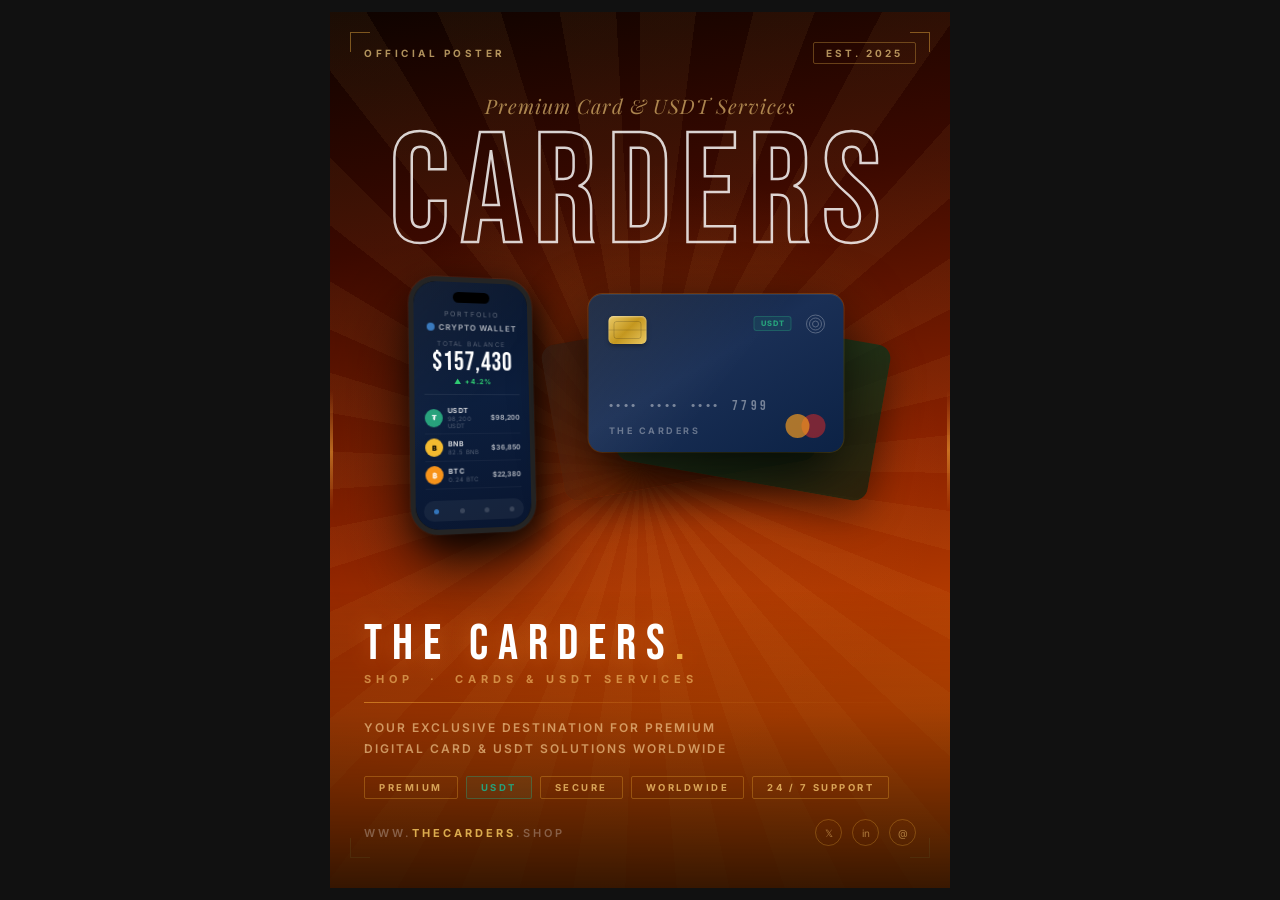
==== commit 0d691784: "Add USDT branding and 3D iPhone crypto wallet mockup to poster iPhone with perspective-3D CSS shows " ====
--- a/index.html
+++ b/index.html
@@ -10,13 +10,16 @@
 
 body {
   min-height: 100vh;
-  background: #1a1a1a;
+  background: #111;
   display: flex;
   align-items: center;
   justify-content: center;
   font-family: 'Inter', sans-serif;
 }
 
+/* ══════════════════════════════
+   POSTER
+══════════════════════════════ */
 .poster {
   width: 620px;
   height: 876px;
@@ -26,398 +29,483 @@
   flex-shrink: 0;
 }
 
-/* Sunburst rays */
+/* sunburst */
 .poster::before {
   content: '';
-  position: absolute;
-  inset: 0;
+  position: absolute; inset: 0;
   background: repeating-conic-gradient(
     from 0deg at 50% 52%,
-    rgba(255, 190, 80, 0.055) 0deg 7deg,
+    rgba(255,190,80,0.055) 0deg 7deg,
     transparent 7deg 14deg
   );
 }
-
-/* Center radial glow */
+/* radial glow */
 .poster::after {
   content: '';
-  position: absolute;
-  inset: 0;
+  position: absolute; inset: 0;
   background: radial-gradient(ellipse 70% 50% at 50% 52%, rgba(255,140,30,0.18) 0%, transparent 70%);
 }
+
+/* corner ticks */
+.tick { position: absolute; width: 20px; height: 20px; z-index: 10; opacity: 0.45; }
+.tick-tl { top: 20px; left: 20px; border-top: 1.5px solid #f0b040; border-left: 1.5px solid #f0b040; }
+.tick-tr { top: 20px; right: 20px; border-top: 1.5px solid #f0b040; border-right: 1.5px solid #f0b040; }
+.tick-bl { bottom: 30px; left: 20px; border-bottom: 1.5px solid #f0b040; border-left: 1.5px solid #f0b040; }
+.tick-br { bottom: 30px; right: 20px; border-bottom: 1.5px solid #f0b040; border-right: 1.5px solid #f0b040; }
+
+/* side accent bars */
+.accent-bar {
+  position: absolute; width: 3px; height: 120px; z-index: 9;
+  background: linear-gradient(180deg, transparent, rgba(255,180,60,0.5), transparent);
+}
+.accent-bar.l { left: 0; top: 50%; transform: translateY(-50%); }
+.accent-bar.r { right: 0; top: 50%; transform: translateY(-50%); }
 
 /* ── TOP BAR ── */
 .top-bar {
   position: absolute;
   top: 30px; left: 34px; right: 34px;
-  display: flex;
-  justify-content: space-between;
-  align-items: center;
+  display: flex; justify-content: space-between; align-items: center;
   z-index: 10;
 }
 .top-label {
-  font-size: 10px;
-  letter-spacing: 3.5px;
-  text-transform: uppercase;
-  color: rgba(255, 220, 140, 0.65);
-  font-weight: 700;
+  font-size: 10px; letter-spacing: 3.5px; text-transform: uppercase;
+  color: rgba(255,220,140,0.65); font-weight: 700;
 }
 .top-badge {
-  font-size: 10px;
-  letter-spacing: 3px;
-  text-transform: uppercase;
-  color: rgba(255, 220, 140, 0.65);
-  font-weight: 700;
+  font-size: 10px; letter-spacing: 3px; text-transform: uppercase;
+  color: rgba(255,220,140,0.65); font-weight: 700;
   border: 1px solid rgba(255,200,80,0.3);
-  padding: 4px 12px;
-  border-radius: 2px;
-}
-
-/* ── SCRIPT SUBTITLE ── */
+  padding: 4px 12px; border-radius: 2px;
+}
+
+/* ── SCRIPT LINE ── */
 .script-line {
-  position: absolute;
-  top: 82px;
-  left: 0; right: 0;
+  position: absolute; top: 80px; left: 0; right: 0;
   text-align: center;
-  font-family: 'Playfair Display', serif;
-  font-style: italic;
-  font-size: 20px;
-  color: rgba(255, 215, 130, 0.6);
-  letter-spacing: 1px;
+  font-family: 'Playfair Display', serif; font-style: italic;
+  font-size: 20px; color: rgba(255,215,130,0.6); letter-spacing: 1px;
   z-index: 10;
 }
 
-/* ── BIG OUTLINE TEXT ── */
+/* ── BIG OUTLINE WORD ── */
 .big-word {
-  position: absolute;
-  top: 106px;
-  left: 0; right: 0;
+  position: absolute; top: 104px; left: 0; right: 0;
   text-align: center;
   font-family: 'Bebas Neue', sans-serif;
-  font-size: 158px;
-  letter-spacing: 10px;
-  line-height: 1;
+  font-size: 158px; letter-spacing: 10px; line-height: 1;
   color: transparent;
-  -webkit-text-stroke: 2.5px rgba(255, 255, 255, 0.82);
-  user-select: none;
-  z-index: 5;
-}
-
-/* ── CARD STAGE ── */
+  -webkit-text-stroke: 2.5px rgba(255,255,255,0.82);
+  user-select: none; z-index: 5;
+}
+
+/* ══════════════════════════════
+   MIDDLE STAGE  (phone + cards)
+══════════════════════════════ */
+.middle {
+  position: absolute;
+  top: 262px; left: 0; right: 0;
+  height: 260px;
+  z-index: 8;
+  display: flex;
+  align-items: center;
+  justify-content: center;
+  gap: 24px;
+}
+
+/* ── 3D iPHONE ── */
+.phone-wrap {
+  transform: perspective(700px) rotateY(14deg) rotateX(4deg);
+  flex-shrink: 0;
+}
+.iphone {
+  width: 128px; height: 256px;
+  background: #0d0d0d;
+  border-radius: 28px;
+  border: 5px solid #242424;
+  box-shadow:
+    0 30px 70px rgba(0,0,0,0.85),
+    0 0 0 1px rgba(255,255,255,0.06),
+    8px 12px 30px rgba(0,0,0,0.7),
+    inset 0 1px 0 rgba(255,255,255,0.05);
+  position: relative;
+  overflow: hidden;
+}
+/* Dynamic island */
+.island {
+  position: absolute; top: 10px; left: 50%; transform: translateX(-50%);
+  width: 38px; height: 11px;
+  background: #000; border-radius: 6px; z-index: 5;
+}
+/* Side buttons */
+.iphone::before {
+  content: '';
+  position: absolute; left: -7px; top: 55px;
+  width: 4px; height: 24px;
+  background: #1e1e1e; border-radius: 2px 0 0 2px;
+  box-shadow: 0 30px 0 #1e1e1e;
+}
+.iphone::after {
+  content: '';
+  position: absolute; right: -7px; top: 70px;
+  width: 4px; height: 36px;
+  background: #1e1e1e; border-radius: 0 2px 2px 0;
+}
+
+/* Screen */
+.screen {
+  position: absolute; inset: 0;
+  background: linear-gradient(165deg, #08142a 0%, #0c1e3d 50%, #091630 100%);
+  border-radius: 23px;
+  overflow: hidden;
+  padding: 28px 10px 10px;
+}
+/* screen glow */
+.screen::before {
+  content: '';
+  position: absolute; inset: 0;
+  background: linear-gradient(130deg, rgba(255,255,255,0.05) 0%, transparent 50%);
+  border-radius: 23px;
+}
+
+.w-header {
+  text-align: center;
+  font-size: 7px; letter-spacing: 2px; text-transform: uppercase;
+  color: rgba(255,255,255,0.35); margin-bottom: 4px;
+}
+.w-logo-row {
+  display: flex; align-items: center; justify-content: center; gap: 4px;
+  margin-bottom: 8px;
+}
+.w-logo-dot { width: 8px; height: 8px; border-radius: 50%; background: #3375bb; }
+.w-logo-text {
+  font-size: 8px; font-weight: 700; letter-spacing: 1px;
+  color: rgba(255,255,255,0.6); text-transform: uppercase;
+}
+
+.w-total-label {
+  text-align: center; font-size: 6.5px; letter-spacing: 1.5px;
+  color: rgba(255,255,255,0.3); text-transform: uppercase; margin-bottom: 2px;
+}
+.w-total {
+  text-align: center;
+  font-family: 'Bebas Neue', sans-serif;
+  font-size: 26px; letter-spacing: 1px; color: #fff;
+  line-height: 1; margin-bottom: 1px;
+}
+.w-change {
+  text-align: center; font-size: 7px; font-weight: 700;
+  color: #2ecc71; letter-spacing: 1px; margin-bottom: 8px;
+}
+
+.w-divider { height: 1px; background: rgba(255,255,255,0.07); margin-bottom: 7px; }
+
+/* coin rows */
+.coin-row {
+  display: flex; align-items: center; gap: 5px;
+  padding: 4px 0;
+  border-bottom: 1px solid rgba(255,255,255,0.04);
+}
+.coin-icon {
+  width: 18px; height: 18px; border-radius: 50%;
+  display: flex; align-items: center; justify-content: center;
+  font-size: 7px; font-weight: 900; color: #fff; flex-shrink: 0;
+}
+.ci-usdt { background: #26a17b; }
+.ci-bnb  { background: #f3ba2f; color: #000; }
+.ci-btc  { background: #f7931a; }
+.coin-info { flex: 1; }
+.coin-name {
+  font-size: 7px; font-weight: 700; color: rgba(255,255,255,0.82);
+  letter-spacing: 0.4px;
+}
+.coin-sub {
+  font-size: 6px; color: rgba(255,255,255,0.3); letter-spacing: 0.3px;
+}
+.coin-val {
+  font-size: 7px; font-weight: 700; color: rgba(255,255,255,0.65);
+}
+
+/* bottom nav bar */
+.w-nav {
+  position: absolute; bottom: 8px; left: 8px; right: 8px;
+  height: 20px;
+  background: rgba(255,255,255,0.05);
+  border-radius: 10px;
+  display: flex; align-items: center; justify-content: space-around;
+}
+.nav-dot {
+  width: 5px; height: 5px; border-radius: 50%;
+  background: rgba(255,255,255,0.15);
+}
+.nav-dot.active { background: #3375bb; }
+
+/* ── CREDIT CARDS ── */
 .card-stage {
-  position: absolute;
-  top: 250px;
-  left: 50%;
-  transform: translateX(-50%);
-  width: 380px;
-  height: 230px;
-  z-index: 8;
-}
-
+  position: relative;
+  width: 310px; height: 220px;
+  flex-shrink: 0;
+}
 .card {
   position: absolute;
-  width: 270px;
-  height: 168px;
-  border-radius: 15px;
-  overflow: hidden;
-}
-
+  width: 255px; height: 158px;
+  border-radius: 14px; overflow: hidden;
+}
 .card-l {
   left: 0; top: 28px;
-  transform: rotate(-11deg) translateX(-10px);
+  transform: rotate(-10deg) translateX(-10px);
   background: linear-gradient(140deg, #1e0a00, #5c1e00, #3a0d00);
-  box-shadow: 0 16px 50px rgba(0,0,0,0.6);
-  opacity: 0.72;
-}
-
+  box-shadow: 0 14px 40px rgba(0,0,0,0.6);
+  opacity: 0.7; z-index: 1;
+}
 .card-r {
   right: 0; top: 28px;
-  transform: rotate(11deg) translateX(10px);
+  transform: rotate(10deg) translateX(10px);
   background: linear-gradient(140deg, #001a12, #003d22, #001f10);
-  box-shadow: 0 16px 50px rgba(0,0,0,0.6);
-  opacity: 0.72;
-}
-
+  box-shadow: 0 14px 40px rgba(0,0,0,0.6);
+  opacity: 0.7; z-index: 2;
+}
 .card-c {
-  left: 50%;
-  top: 0;
+  left: 50%; top: 0;
   transform: translateX(-50%);
   background: linear-gradient(150deg, #0f1c35 0%, #1a2f55 45%, #0c2245 100%);
   box-shadow:
-    0 24px 64px rgba(0, 0, 0, 0.75),
-    0 0 0 1px rgba(255, 200, 80, 0.2),
+    0 20px 60px rgba(0,0,0,0.8),
+    0 0 0 1px rgba(255,200,80,0.22),
     inset 0 1px 0 rgba(255,255,255,0.08);
   z-index: 3;
 }
-
 .chip {
-  position: absolute;
-  top: 24px; left: 22px;
-  width: 40px; height: 30px;
-  border-radius: 5px;
+  position: absolute; top: 22px; left: 20px;
+  width: 38px; height: 28px; border-radius: 5px;
   background: linear-gradient(135deg, #e8c55a 0%, #c09010 50%, #e8c55a 100%);
   box-shadow: inset 0 1px 2px rgba(255,255,255,0.4), 0 2px 4px rgba(0,0,0,0.4);
 }
 .chip::before {
-  content: '';
-  position: absolute;
-  inset: 5px;
-  border: 1px solid rgba(0,0,0,0.18);
+  content: ''; position: absolute; inset: 5px;
+  border: 1px solid rgba(0,0,0,0.18); border-radius: 3px;
+}
+.chip::after {
+  content: ''; position: absolute; top: 50%; left: 0; right: 0;
+  height: 1px; background: rgba(0,0,0,0.15); transform: translateY(-50%);
+}
+.card-num {
+  position: absolute; bottom: 38px; left: 20px;
+  font-family: 'Bebas Neue', sans-serif;
+  font-size: 14px; letter-spacing: 3.5px; color: rgba(255,255,255,0.42);
+}
+.card-holder {
+  position: absolute; bottom: 16px; left: 20px;
+  font-size: 9px; letter-spacing: 2.5px; text-transform: uppercase;
+  color: rgba(255,255,255,0.35); font-weight: 700;
+}
+.card-logo {
+  position: absolute; bottom: 14px; right: 18px; display: flex;
+}
+.lc {
+  width: 24px; height: 24px; border-radius: 50%; display: block;
+}
+.lc:first-child { background: rgba(255,160,30,0.65); margin-right: -8px; z-index: 1; }
+.lc:last-child  { background: rgba(210,40,40,0.55); }
+.nfc {
+  position: absolute; top: 20px; right: 18px;
+  width: 20px; height: 20px; opacity: 0.28;
+}
+.nfc-arc {
+  position: absolute; border: 1.5px solid #fff; border-radius: 50%;
+  top: 50%; left: 50%; transform: translate(-50%,-50%);
+}
+.shine {
+  position: absolute; inset: 0;
+  background: linear-gradient(128deg, rgba(255,255,255,0.09) 0%, transparent 55%);
+}
+
+/* usdt badge on card */
+.usdt-badge {
+  position: absolute; top: 22px; right: 52px;
+  font-size: 7.5px; font-weight: 800; letter-spacing: 1px;
+  color: #26a17b;
+  background: rgba(38,161,123,0.12);
+  border: 1px solid rgba(38,161,123,0.35);
   border-radius: 3px;
-}
-.chip::after {
-  content: '';
-  position: absolute;
-  top: 50%; left: 0; right: 0;
-  height: 1px;
-  background: rgba(0,0,0,0.15);
-  transform: translateY(-50%);
-}
-
-.card-num {
-  position: absolute;
-  bottom: 42px; left: 22px;
-  font-family: 'Bebas Neue', sans-serif;
-  font-size: 15px;
-  letter-spacing: 4px;
-  color: rgba(255,255,255,0.45);
-}
-
-.card-holder {
-  position: absolute;
-  bottom: 18px; left: 22px;
-  font-size: 9px;
-  letter-spacing: 2.5px;
+  padding: 2px 6px;
   text-transform: uppercase;
-  color: rgba(255,255,255,0.38);
-  font-weight: 700;
-}
-
-.card-logo {
-  position: absolute;
-  bottom: 16px; right: 20px;
-  display: flex;
-}
-.logo-c {
-  width: 26px; height: 26px;
-  border-radius: 50%;
-  display: block;
-}
-.logo-c:first-child {
-  background: rgba(255,160,30,0.65);
-  margin-right: -9px;
-  z-index: 1;
-}
-.logo-c:last-child {
-  background: rgba(210,40,40,0.55);
-}
-
-.shine {
-  position: absolute;
-  inset: 0;
-  background: linear-gradient(128deg, rgba(255,255,255,0.09) 0%, transparent 55%);
-}
-
-.nfc {
-  position: absolute;
-  top: 22px; right: 20px;
-  width: 22px; height: 22px;
-  opacity: 0.3;
-}
-.nfc-arc {
-  position: absolute;
-  border: 1.5px solid #fff;
-  border-radius: 50%;
-  top: 50%; left: 50%;
-  transform: translate(-50%, -50%);
-}
-
-/* ── BOTTOM SECTION ── */
+}
+
+/* ══════════════════════════════
+   BOTTOM
+══════════════════════════════ */
 .bottom {
-  position: absolute;
-  bottom: 0; left: 0; right: 0;
-  padding: 30px 34px 44px;
-  background: linear-gradient(0deg, rgba(0,0,0,0.72) 0%, rgba(0,0,0,0.2) 60%, transparent 100%);
+  position: absolute; bottom: 0; left: 0; right: 0;
+  padding: 28px 34px 42px;
+  background: linear-gradient(0deg, rgba(0,0,0,0.75) 0%, rgba(0,0,0,0.2) 60%, transparent 100%);
   z-index: 10;
 }
-
 .brand {
   font-family: 'Bebas Neue', sans-serif;
-  font-size: 52px;
-  letter-spacing: 10px;
-  color: #ffffff;
-  line-height: 1;
+  font-size: 50px; letter-spacing: 10px; color: #fff; line-height: 1;
   margin-bottom: 3px;
   text-shadow: 0 2px 20px rgba(255,150,50,0.3);
 }
-.brand-dot {
-  color: rgba(255, 200, 80, 0.8);
-}
-
+.brand-dot { color: rgba(255,200,80,0.85); }
 .sub-brand {
-  font-size: 11px;
-  letter-spacing: 5px;
-  text-transform: uppercase;
-  color: rgba(255, 210, 120, 0.55);
-  font-weight: 700;
-  margin-bottom: 18px;
-}
-
+  font-size: 11px; letter-spacing: 5px; text-transform: uppercase;
+  color: rgba(255,210,120,0.55); font-weight: 700; margin-bottom: 16px;
+}
 .rule {
-  width: 100%;
-  height: 1px;
-  background: linear-gradient(90deg, rgba(255,180,60,0.5) 0%, rgba(255,180,60,0.15) 60%, transparent 100%);
-  margin-bottom: 16px;
-}
-
+  width: 100%; height: 1px; margin-bottom: 14px;
+  background: linear-gradient(90deg, rgba(255,180,60,0.5), rgba(255,180,60,0.15), transparent);
+}
 .tagline {
-  font-size: 12.5px;
-  color: rgba(255, 220, 160, 0.6);
-  letter-spacing: 2px;
-  text-transform: uppercase;
-  font-weight: 600;
-  line-height: 1.8;
-  margin-bottom: 20px;
-}
-
+  font-size: 12px; color: rgba(255,220,160,0.6); letter-spacing: 2px;
+  text-transform: uppercase; font-weight: 600; line-height: 1.8; margin-bottom: 16px;
+}
 .tags {
-  display: flex;
-  gap: 8px;
-  flex-wrap: wrap;
-  margin-bottom: 22px;
+  display: flex; gap: 8px; flex-wrap: wrap; margin-bottom: 20px;
 }
 .tag {
-  font-size: 9.5px;
-  letter-spacing: 2.5px;
-  text-transform: uppercase;
-  font-weight: 700;
-  color: rgba(255, 210, 120, 0.7);
-  border: 1px solid rgba(255, 190, 60, 0.28);
-  padding: 5px 14px;
-  border-radius: 2px;
-}
-
+  font-size: 9.5px; letter-spacing: 2.5px; text-transform: uppercase;
+  font-weight: 700; color: rgba(255,210,120,0.72);
+  border: 1px solid rgba(255,190,60,0.28);
+  padding: 5px 14px; border-radius: 2px;
+}
+.tag.usdt-tag {
+  color: #26a17b;
+  border-color: rgba(38,161,123,0.4);
+  background: rgba(38,161,123,0.08);
+}
 .url-row {
-  display: flex;
-  align-items: center;
-  justify-content: space-between;
+  display: flex; align-items: center; justify-content: space-between;
 }
 .url {
-  font-size: 11.5px;
-  letter-spacing: 3px;
-  text-transform: uppercase;
-  color: rgba(255,255,255,0.28);
-  font-weight: 600;
-}
-.url strong {
-  color: rgba(255, 210, 100, 0.75);
-}
-
-.socials {
-  display: flex;
-  gap: 12px;
-}
+  font-size: 11px; letter-spacing: 3px; text-transform: uppercase;
+  color: rgba(255,255,255,0.28); font-weight: 600;
+}
+.url strong { color: rgba(255,210,100,0.78); }
+.socials { display: flex; gap: 10px; }
 .soc-icon {
-  width: 28px; height: 28px;
-  border-radius: 50%;
+  width: 27px; height: 27px; border-radius: 50%;
   border: 1px solid rgba(255,190,60,0.25);
-  display: flex;
-  align-items: center;
-  justify-content: center;
-  font-size: 11px;
-  color: rgba(255, 210, 120, 0.5);
-}
-
-/* accent lines */
-.accent-left {
-  position: absolute;
-  left: 0; top: 50%;
-  transform: translateY(-50%);
-  width: 3px; height: 120px;
-  background: linear-gradient(180deg, transparent, rgba(255,180,60,0.5), transparent);
-  z-index: 9;
-}
-.accent-right {
-  position: absolute;
-  right: 0; top: 50%;
-  transform: translateY(-50%);
-  width: 3px; height: 120px;
-  background: linear-gradient(180deg, transparent, rgba(255,180,60,0.5), transparent);
-  z-index: 9;
-}
-
-/* corner ticks */
-.tick {
-  position: absolute;
-  width: 20px; height: 20px;
-  z-index: 10;
-  opacity: 0.45;
-}
-.tick-tl { top: 20px; left: 20px; border-top: 1.5px solid #f0b040; border-left: 1.5px solid #f0b040; }
-.tick-tr { top: 20px; right: 20px; border-top: 1.5px solid #f0b040; border-right: 1.5px solid #f0b040; }
-.tick-bl { bottom: 30px; left: 20px; border-bottom: 1.5px solid #f0b040; border-left: 1.5px solid #f0b040; }
-.tick-br { bottom: 30px; right: 20px; border-bottom: 1.5px solid #f0b040; border-right: 1.5px solid #f0b040; }
+  display: flex; align-items: center; justify-content: center;
+  font-size: 10px; color: rgba(255,210,120,0.5);
+}
 </style>
 </head>
 <body>
-
 <div class="poster">
 
+  <!-- corners -->
   <div class="tick tick-tl"></div>
   <div class="tick tick-tr"></div>
   <div class="tick tick-bl"></div>
   <div class="tick tick-br"></div>
-
-  <div class="accent-left"></div>
-  <div class="accent-right"></div>
-
+  <div class="accent-bar l"></div>
+  <div class="accent-bar r"></div>
+
+  <!-- top bar -->
   <div class="top-bar">
     <span class="top-label">Official Poster</span>
     <span class="top-badge">Est. 2025</span>
   </div>
 
-  <div class="script-line">Premium Card Services</div>
-
+  <!-- script -->
+  <div class="script-line">Premium Card &amp; USDT Services</div>
+
+  <!-- big word -->
   <div class="big-word">CARDERS</div>
 
-  <div class="card-stage">
-
-    <div class="card card-l">
-      <div class="shine"></div>
+  <!-- middle: phone + cards -->
+  <div class="middle">
+
+    <!-- 3D iPhone -->
+    <div class="phone-wrap">
+      <div class="iphone">
+        <div class="island"></div>
+        <div class="screen">
+          <div class="w-header">Portfolio</div>
+          <div class="w-logo-row">
+            <div class="w-logo-dot"></div>
+            <span class="w-logo-text">Crypto Wallet</span>
+          </div>
+          <div class="w-total-label">Total Balance</div>
+          <div class="w-total">$157,430</div>
+          <div class="w-change">▲ +4.2%</div>
+          <div class="w-divider"></div>
+
+          <!-- USDT -->
+          <div class="coin-row">
+            <div class="coin-icon ci-usdt">₮</div>
+            <div class="coin-info">
+              <div class="coin-name">USDT</div>
+              <div class="coin-sub">98,200 USDT</div>
+            </div>
+            <div class="coin-val">$98,200</div>
+          </div>
+          <!-- BNB -->
+          <div class="coin-row">
+            <div class="coin-icon ci-bnb">B</div>
+            <div class="coin-info">
+              <div class="coin-name">BNB</div>
+              <div class="coin-sub">82.5 BNB</div>
+            </div>
+            <div class="coin-val">$36,850</div>
+          </div>
+          <!-- BTC -->
+          <div class="coin-row">
+            <div class="coin-icon ci-btc">₿</div>
+            <div class="coin-info">
+              <div class="coin-name">BTC</div>
+              <div class="coin-sub">0.24 BTC</div>
+            </div>
+            <div class="coin-val">$22,380</div>
+          </div>
+
+          <div class="w-nav">
+            <div class="nav-dot active"></div>
+            <div class="nav-dot"></div>
+            <div class="nav-dot"></div>
+            <div class="nav-dot"></div>
+          </div>
+        </div>
+      </div>
     </div>
 
-    <div class="card card-r">
-      <div class="shine"></div>
+    <!-- credit cards -->
+    <div class="card-stage">
+      <div class="card card-l"><div class="shine"></div></div>
+      <div class="card card-r"><div class="shine"></div></div>
+      <div class="card card-c">
+        <div class="chip"></div>
+        <div class="nfc">
+          <div class="nfc-arc" style="width:7px;height:7px;"></div>
+          <div class="nfc-arc" style="width:13px;height:13px;"></div>
+          <div class="nfc-arc" style="width:19px;height:19px;"></div>
+        </div>
+        <div class="usdt-badge">USDT</div>
+        <div class="card-num">•••• &nbsp;•••• &nbsp;•••• &nbsp;7799</div>
+        <div class="card-holder">The Carders</div>
+        <div class="card-logo">
+          <span class="lc"></span>
+          <span class="lc"></span>
+        </div>
+        <div class="shine"></div>
+      </div>
     </div>
 
-    <div class="card card-c">
-      <div class="chip"></div>
-      <div class="nfc">
-        <div class="nfc-arc" style="width:8px;height:8px;"></div>
-        <div class="nfc-arc" style="width:14px;height:14px;"></div>
-        <div class="nfc-arc" style="width:20px;height:20px;"></div>
-      </div>
-      <div class="card-num">•••• &nbsp;•••• &nbsp;•••• &nbsp;7799</div>
-      <div class="card-holder">The Carders</div>
-      <div class="card-logo">
-        <span class="logo-c"></span>
-        <span class="logo-c"></span>
-      </div>
-      <div class="shine"></div>
-    </div>
-
-  </div>
-
+  </div><!-- /middle -->
+
+  <!-- bottom -->
   <div class="bottom">
     <div class="brand">THE CARDERS<span class="brand-dot">.</span></div>
-    <div class="sub-brand">Shop &nbsp;·&nbsp; Premium Digital Cards</div>
+    <div class="sub-brand">Shop &nbsp;·&nbsp; Cards &amp; USDT Services</div>
     <div class="rule"></div>
     <div class="tagline">
-      Your exclusive destination for<br>
-      premium &amp; verified card services
+      Your exclusive destination for premium<br>
+      digital card &amp; USDT solutions worldwide
     </div>
     <div class="tags">
       <div class="tag">Premium</div>
+      <div class="tag usdt-tag">USDT</div>
       <div class="tag">Secure</div>
       <div class="tag">Worldwide</div>
       <div class="tag">24 / 7 Support</div>
@@ -433,6 +521,5 @@
   </div>
 
 </div>
-
 </body>
 </html>
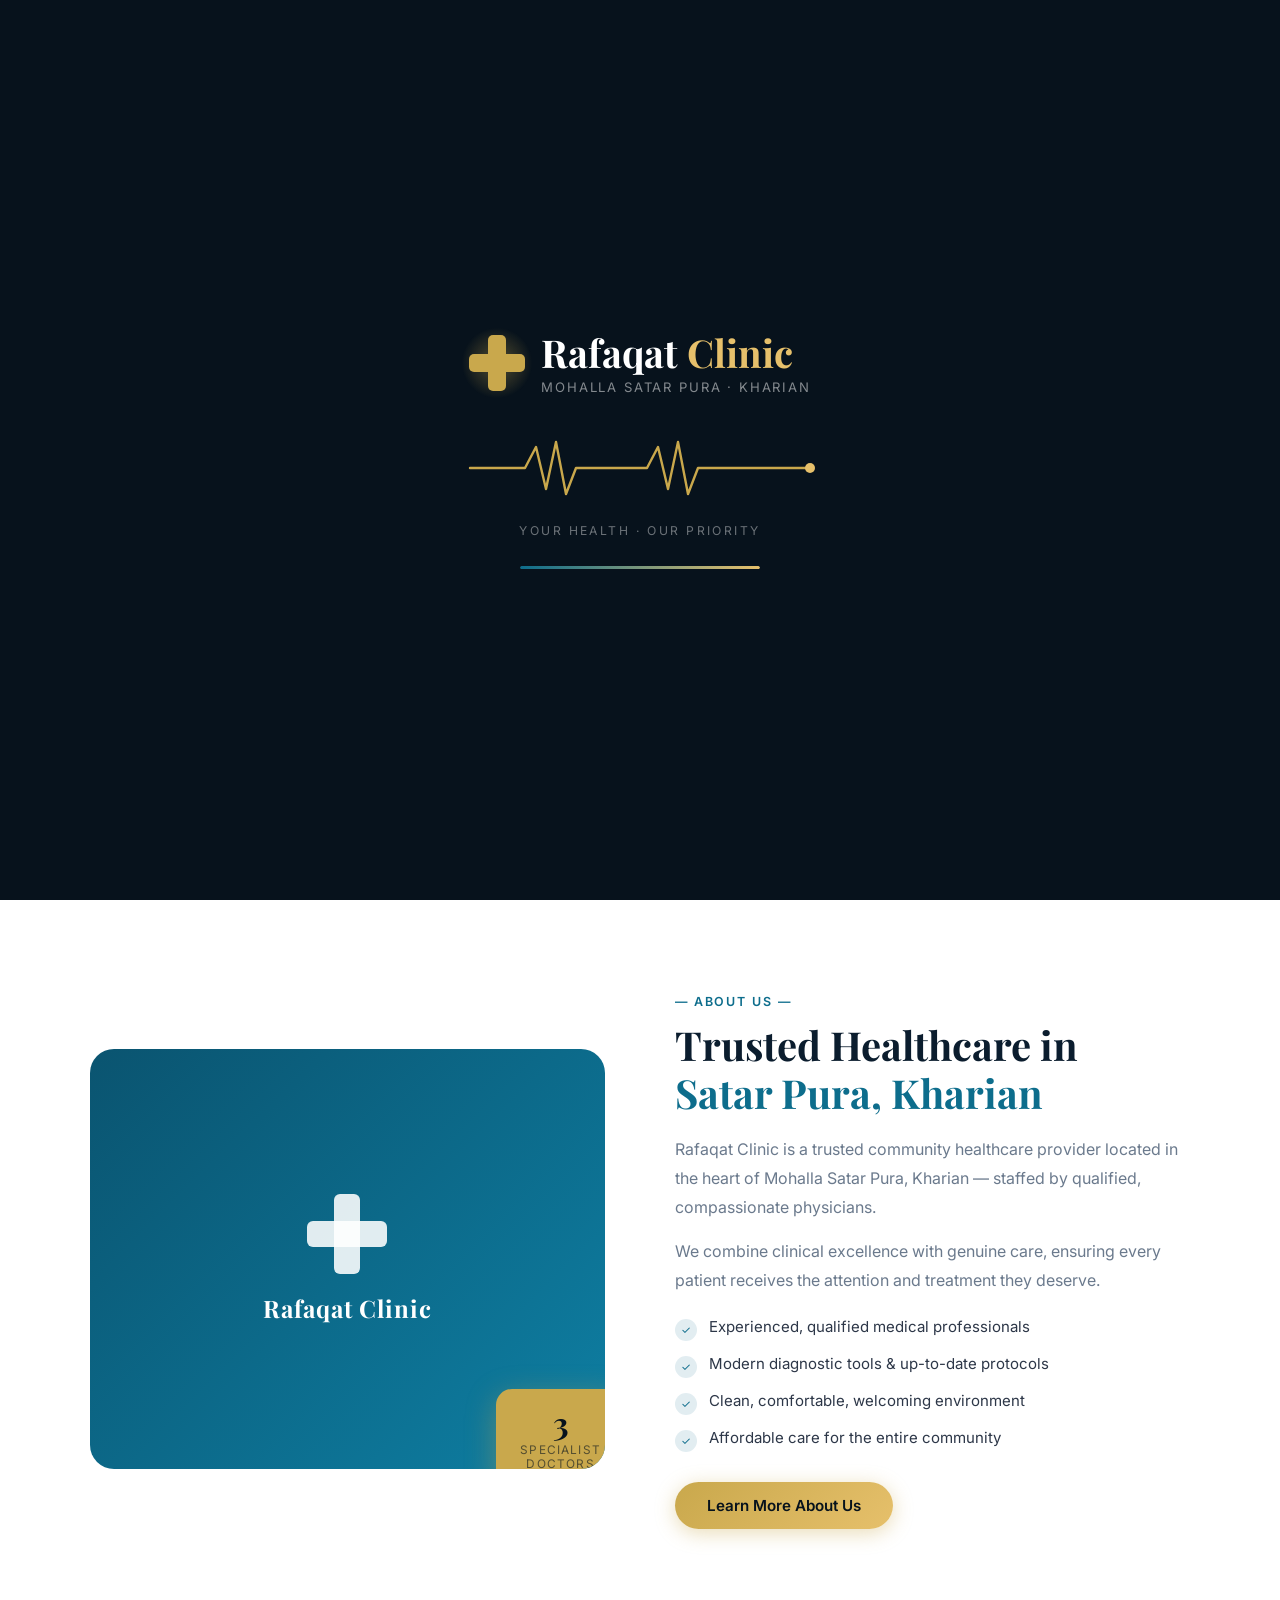
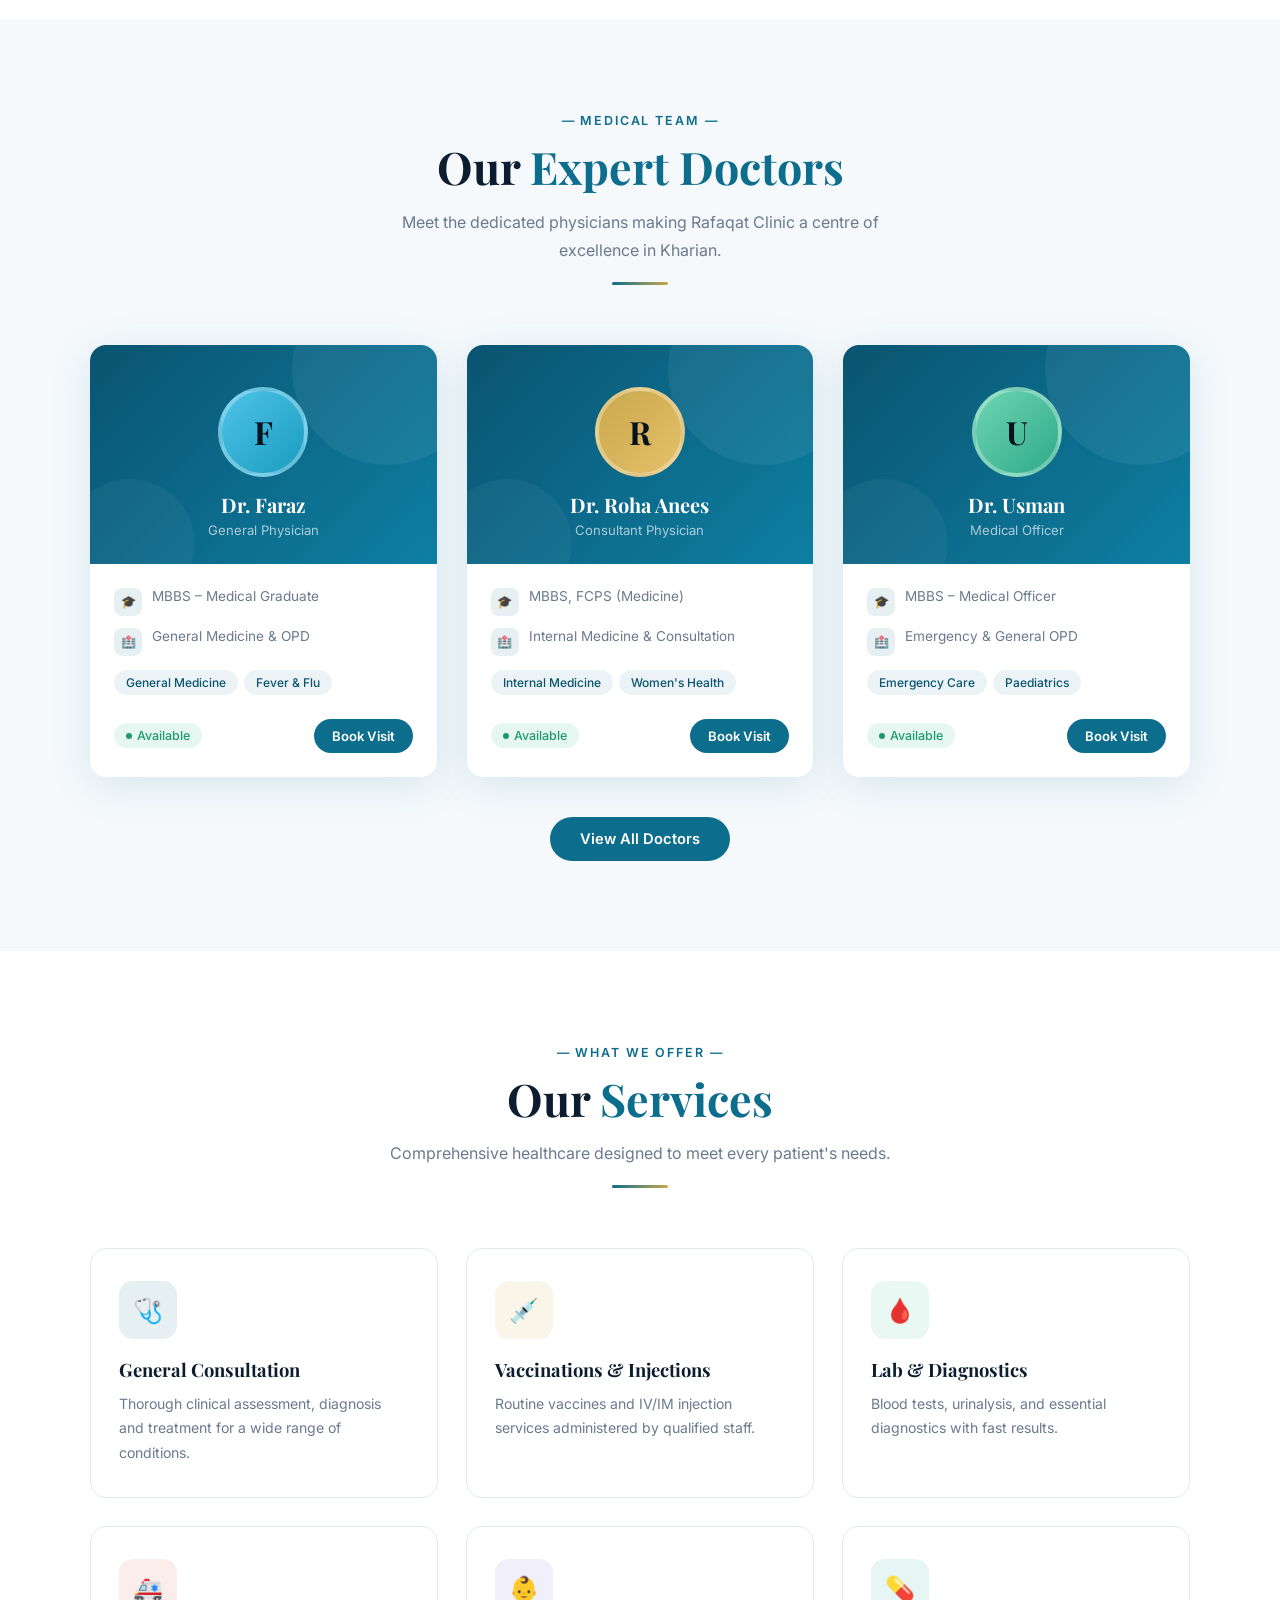
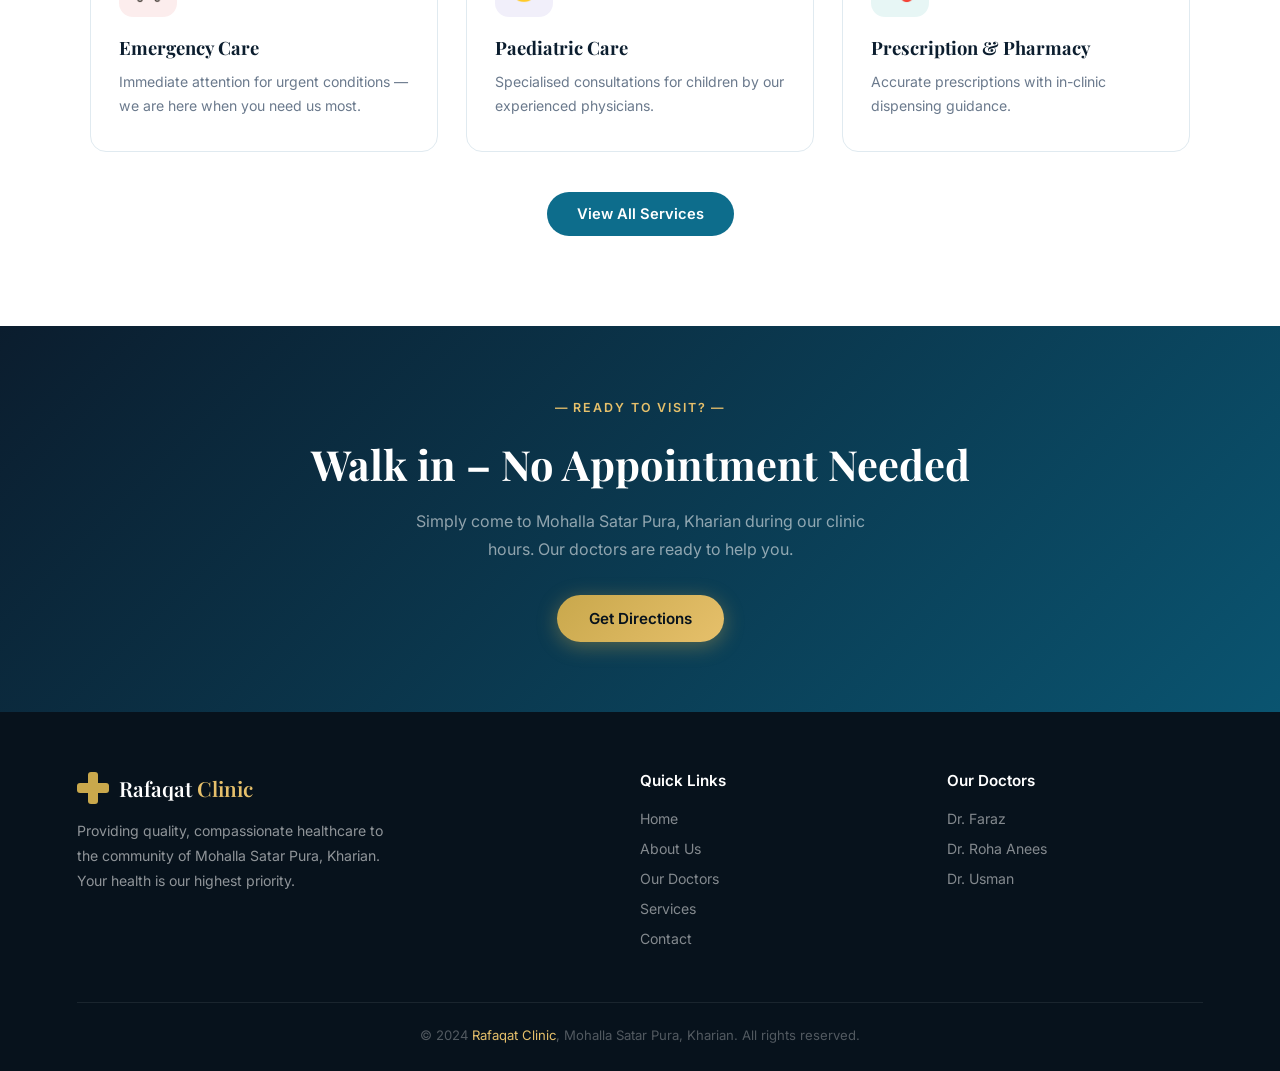
==== commit 5a1f95cb: "Add Rafaqat Clinic multi-page website Professional clinic website for Rafaqat Clinic, Mohalla Satar " ====
--- a/index.html
+++ b/index.html
@@ -1,525 +1,648 @@
 <!DOCTYPE html>
 <html lang="en">
 <head>
-<meta charset="UTF-8">
-<meta name="viewport" content="width=device-width, initial-scale=1.0">
-<title>TheCarders.Shop</title>
-<link href="https://fonts.googleapis.com/css2?family=Bebas+Neue&family=Inter:wght@300;400;600;700;900&family=Playfair+Display:ital@1&display=swap" rel="stylesheet">
-<style>
-* { margin: 0; padding: 0; box-sizing: border-box; }
-
-body {
-  min-height: 100vh;
-  background: #111;
-  display: flex;
-  align-items: center;
-  justify-content: center;
-  font-family: 'Inter', sans-serif;
-}
-
-/* ══════════════════════════════
-   POSTER
-══════════════════════════════ */
-.poster {
-  width: 620px;
-  height: 876px;
-  position: relative;
-  overflow: hidden;
-  background: linear-gradient(170deg, #0e0300 0%, #3b0900 25%, #8c2200 55%, #c94800 80%, #e05a00 100%);
-  flex-shrink: 0;
-}
-
-/* sunburst */
-.poster::before {
-  content: '';
-  position: absolute; inset: 0;
-  background: repeating-conic-gradient(
-    from 0deg at 50% 52%,
-    rgba(255,190,80,0.055) 0deg 7deg,
-    transparent 7deg 14deg
-  );
-}
-/* radial glow */
-.poster::after {
-  content: '';
-  position: absolute; inset: 0;
-  background: radial-gradient(ellipse 70% 50% at 50% 52%, rgba(255,140,30,0.18) 0%, transparent 70%);
-}
-
-/* corner ticks */
-.tick { position: absolute; width: 20px; height: 20px; z-index: 10; opacity: 0.45; }
-.tick-tl { top: 20px; left: 20px; border-top: 1.5px solid #f0b040; border-left: 1.5px solid #f0b040; }
-.tick-tr { top: 20px; right: 20px; border-top: 1.5px solid #f0b040; border-right: 1.5px solid #f0b040; }
-.tick-bl { bottom: 30px; left: 20px; border-bottom: 1.5px solid #f0b040; border-left: 1.5px solid #f0b040; }
-.tick-br { bottom: 30px; right: 20px; border-bottom: 1.5px solid #f0b040; border-right: 1.5px solid #f0b040; }
-
-/* side accent bars */
-.accent-bar {
-  position: absolute; width: 3px; height: 120px; z-index: 9;
-  background: linear-gradient(180deg, transparent, rgba(255,180,60,0.5), transparent);
-}
-.accent-bar.l { left: 0; top: 50%; transform: translateY(-50%); }
-.accent-bar.r { right: 0; top: 50%; transform: translateY(-50%); }
-
-/* ── TOP BAR ── */
-.top-bar {
-  position: absolute;
-  top: 30px; left: 34px; right: 34px;
-  display: flex; justify-content: space-between; align-items: center;
-  z-index: 10;
-}
-.top-label {
-  font-size: 10px; letter-spacing: 3.5px; text-transform: uppercase;
-  color: rgba(255,220,140,0.65); font-weight: 700;
-}
-.top-badge {
-  font-size: 10px; letter-spacing: 3px; text-transform: uppercase;
-  color: rgba(255,220,140,0.65); font-weight: 700;
-  border: 1px solid rgba(255,200,80,0.3);
-  padding: 4px 12px; border-radius: 2px;
-}
-
-/* ── SCRIPT LINE ── */
-.script-line {
-  position: absolute; top: 80px; left: 0; right: 0;
-  text-align: center;
-  font-family: 'Playfair Display', serif; font-style: italic;
-  font-size: 20px; color: rgba(255,215,130,0.6); letter-spacing: 1px;
-  z-index: 10;
-}
-
-/* ── BIG OUTLINE WORD ── */
-.big-word {
-  position: absolute; top: 104px; left: 0; right: 0;
-  text-align: center;
-  font-family: 'Bebas Neue', sans-serif;
-  font-size: 158px; letter-spacing: 10px; line-height: 1;
-  color: transparent;
-  -webkit-text-stroke: 2.5px rgba(255,255,255,0.82);
-  user-select: none; z-index: 5;
-}
-
-/* ══════════════════════════════
-   MIDDLE STAGE  (phone + cards)
-══════════════════════════════ */
-.middle {
-  position: absolute;
-  top: 262px; left: 0; right: 0;
-  height: 260px;
-  z-index: 8;
-  display: flex;
-  align-items: center;
-  justify-content: center;
-  gap: 24px;
-}
-
-/* ── 3D iPHONE ── */
-.phone-wrap {
-  transform: perspective(700px) rotateY(14deg) rotateX(4deg);
-  flex-shrink: 0;
-}
-.iphone {
-  width: 128px; height: 256px;
-  background: #0d0d0d;
-  border-radius: 28px;
-  border: 5px solid #242424;
-  box-shadow:
-    0 30px 70px rgba(0,0,0,0.85),
-    0 0 0 1px rgba(255,255,255,0.06),
-    8px 12px 30px rgba(0,0,0,0.7),
-    inset 0 1px 0 rgba(255,255,255,0.05);
-  position: relative;
-  overflow: hidden;
-}
-/* Dynamic island */
-.island {
-  position: absolute; top: 10px; left: 50%; transform: translateX(-50%);
-  width: 38px; height: 11px;
-  background: #000; border-radius: 6px; z-index: 5;
-}
-/* Side buttons */
-.iphone::before {
-  content: '';
-  position: absolute; left: -7px; top: 55px;
-  width: 4px; height: 24px;
-  background: #1e1e1e; border-radius: 2px 0 0 2px;
-  box-shadow: 0 30px 0 #1e1e1e;
-}
-.iphone::after {
-  content: '';
-  position: absolute; right: -7px; top: 70px;
-  width: 4px; height: 36px;
-  background: #1e1e1e; border-radius: 0 2px 2px 0;
-}
-
-/* Screen */
-.screen {
-  position: absolute; inset: 0;
-  background: linear-gradient(165deg, #08142a 0%, #0c1e3d 50%, #091630 100%);
-  border-radius: 23px;
-  overflow: hidden;
-  padding: 28px 10px 10px;
-}
-/* screen glow */
-.screen::before {
-  content: '';
-  position: absolute; inset: 0;
-  background: linear-gradient(130deg, rgba(255,255,255,0.05) 0%, transparent 50%);
-  border-radius: 23px;
-}
-
-.w-header {
-  text-align: center;
-  font-size: 7px; letter-spacing: 2px; text-transform: uppercase;
-  color: rgba(255,255,255,0.35); margin-bottom: 4px;
-}
-.w-logo-row {
-  display: flex; align-items: center; justify-content: center; gap: 4px;
-  margin-bottom: 8px;
-}
-.w-logo-dot { width: 8px; height: 8px; border-radius: 50%; background: #3375bb; }
-.w-logo-text {
-  font-size: 8px; font-weight: 700; letter-spacing: 1px;
-  color: rgba(255,255,255,0.6); text-transform: uppercase;
-}
-
-.w-total-label {
-  text-align: center; font-size: 6.5px; letter-spacing: 1.5px;
-  color: rgba(255,255,255,0.3); text-transform: uppercase; margin-bottom: 2px;
-}
-.w-total {
-  text-align: center;
-  font-family: 'Bebas Neue', sans-serif;
-  font-size: 26px; letter-spacing: 1px; color: #fff;
-  line-height: 1; margin-bottom: 1px;
-}
-.w-change {
-  text-align: center; font-size: 7px; font-weight: 700;
-  color: #2ecc71; letter-spacing: 1px; margin-bottom: 8px;
-}
-
-.w-divider { height: 1px; background: rgba(255,255,255,0.07); margin-bottom: 7px; }
-
-/* coin rows */
-.coin-row {
-  display: flex; align-items: center; gap: 5px;
-  padding: 4px 0;
-  border-bottom: 1px solid rgba(255,255,255,0.04);
-}
-.coin-icon {
-  width: 18px; height: 18px; border-radius: 50%;
-  display: flex; align-items: center; justify-content: center;
-  font-size: 7px; font-weight: 900; color: #fff; flex-shrink: 0;
-}
-.ci-usdt { background: #26a17b; }
-.ci-bnb  { background: #f3ba2f; color: #000; }
-.ci-btc  { background: #f7931a; }
-.coin-info { flex: 1; }
-.coin-name {
-  font-size: 7px; font-weight: 700; color: rgba(255,255,255,0.82);
-  letter-spacing: 0.4px;
-}
-.coin-sub {
-  font-size: 6px; color: rgba(255,255,255,0.3); letter-spacing: 0.3px;
-}
-.coin-val {
-  font-size: 7px; font-weight: 700; color: rgba(255,255,255,0.65);
-}
-
-/* bottom nav bar */
-.w-nav {
-  position: absolute; bottom: 8px; left: 8px; right: 8px;
-  height: 20px;
-  background: rgba(255,255,255,0.05);
-  border-radius: 10px;
-  display: flex; align-items: center; justify-content: space-around;
-}
-.nav-dot {
-  width: 5px; height: 5px; border-radius: 50%;
-  background: rgba(255,255,255,0.15);
-}
-.nav-dot.active { background: #3375bb; }
-
-/* ── CREDIT CARDS ── */
-.card-stage {
-  position: relative;
-  width: 310px; height: 220px;
-  flex-shrink: 0;
-}
-.card {
-  position: absolute;
-  width: 255px; height: 158px;
-  border-radius: 14px; overflow: hidden;
-}
-.card-l {
-  left: 0; top: 28px;
-  transform: rotate(-10deg) translateX(-10px);
-  background: linear-gradient(140deg, #1e0a00, #5c1e00, #3a0d00);
-  box-shadow: 0 14px 40px rgba(0,0,0,0.6);
-  opacity: 0.7; z-index: 1;
-}
-.card-r {
-  right: 0; top: 28px;
-  transform: rotate(10deg) translateX(10px);
-  background: linear-gradient(140deg, #001a12, #003d22, #001f10);
-  box-shadow: 0 14px 40px rgba(0,0,0,0.6);
-  opacity: 0.7; z-index: 2;
-}
-.card-c {
-  left: 50%; top: 0;
-  transform: translateX(-50%);
-  background: linear-gradient(150deg, #0f1c35 0%, #1a2f55 45%, #0c2245 100%);
-  box-shadow:
-    0 20px 60px rgba(0,0,0,0.8),
-    0 0 0 1px rgba(255,200,80,0.22),
-    inset 0 1px 0 rgba(255,255,255,0.08);
-  z-index: 3;
-}
-.chip {
-  position: absolute; top: 22px; left: 20px;
-  width: 38px; height: 28px; border-radius: 5px;
-  background: linear-gradient(135deg, #e8c55a 0%, #c09010 50%, #e8c55a 100%);
-  box-shadow: inset 0 1px 2px rgba(255,255,255,0.4), 0 2px 4px rgba(0,0,0,0.4);
-}
-.chip::before {
-  content: ''; position: absolute; inset: 5px;
-  border: 1px solid rgba(0,0,0,0.18); border-radius: 3px;
-}
-.chip::after {
-  content: ''; position: absolute; top: 50%; left: 0; right: 0;
-  height: 1px; background: rgba(0,0,0,0.15); transform: translateY(-50%);
-}
-.card-num {
-  position: absolute; bottom: 38px; left: 20px;
-  font-family: 'Bebas Neue', sans-serif;
-  font-size: 14px; letter-spacing: 3.5px; color: rgba(255,255,255,0.42);
-}
-.card-holder {
-  position: absolute; bottom: 16px; left: 20px;
-  font-size: 9px; letter-spacing: 2.5px; text-transform: uppercase;
-  color: rgba(255,255,255,0.35); font-weight: 700;
-}
-.card-logo {
-  position: absolute; bottom: 14px; right: 18px; display: flex;
-}
-.lc {
-  width: 24px; height: 24px; border-radius: 50%; display: block;
-}
-.lc:first-child { background: rgba(255,160,30,0.65); margin-right: -8px; z-index: 1; }
-.lc:last-child  { background: rgba(210,40,40,0.55); }
-.nfc {
-  position: absolute; top: 20px; right: 18px;
-  width: 20px; height: 20px; opacity: 0.28;
-}
-.nfc-arc {
-  position: absolute; border: 1.5px solid #fff; border-radius: 50%;
-  top: 50%; left: 50%; transform: translate(-50%,-50%);
-}
-.shine {
-  position: absolute; inset: 0;
-  background: linear-gradient(128deg, rgba(255,255,255,0.09) 0%, transparent 55%);
-}
-
-/* usdt badge on card */
-.usdt-badge {
-  position: absolute; top: 22px; right: 52px;
-  font-size: 7.5px; font-weight: 800; letter-spacing: 1px;
-  color: #26a17b;
-  background: rgba(38,161,123,0.12);
-  border: 1px solid rgba(38,161,123,0.35);
-  border-radius: 3px;
-  padding: 2px 6px;
-  text-transform: uppercase;
-}
-
-/* ══════════════════════════════
-   BOTTOM
-══════════════════════════════ */
-.bottom {
-  position: absolute; bottom: 0; left: 0; right: 0;
-  padding: 28px 34px 42px;
-  background: linear-gradient(0deg, rgba(0,0,0,0.75) 0%, rgba(0,0,0,0.2) 60%, transparent 100%);
-  z-index: 10;
-}
-.brand {
-  font-family: 'Bebas Neue', sans-serif;
-  font-size: 50px; letter-spacing: 10px; color: #fff; line-height: 1;
-  margin-bottom: 3px;
-  text-shadow: 0 2px 20px rgba(255,150,50,0.3);
-}
-.brand-dot { color: rgba(255,200,80,0.85); }
-.sub-brand {
-  font-size: 11px; letter-spacing: 5px; text-transform: uppercase;
-  color: rgba(255,210,120,0.55); font-weight: 700; margin-bottom: 16px;
-}
-.rule {
-  width: 100%; height: 1px; margin-bottom: 14px;
-  background: linear-gradient(90deg, rgba(255,180,60,0.5), rgba(255,180,60,0.15), transparent);
-}
-.tagline {
-  font-size: 12px; color: rgba(255,220,160,0.6); letter-spacing: 2px;
-  text-transform: uppercase; font-weight: 600; line-height: 1.8; margin-bottom: 16px;
-}
-.tags {
-  display: flex; gap: 8px; flex-wrap: wrap; margin-bottom: 20px;
-}
-.tag {
-  font-size: 9.5px; letter-spacing: 2.5px; text-transform: uppercase;
-  font-weight: 700; color: rgba(255,210,120,0.72);
-  border: 1px solid rgba(255,190,60,0.28);
-  padding: 5px 14px; border-radius: 2px;
-}
-.tag.usdt-tag {
-  color: #26a17b;
-  border-color: rgba(38,161,123,0.4);
-  background: rgba(38,161,123,0.08);
-}
-.url-row {
-  display: flex; align-items: center; justify-content: space-between;
-}
-.url {
-  font-size: 11px; letter-spacing: 3px; text-transform: uppercase;
-  color: rgba(255,255,255,0.28); font-weight: 600;
-}
-.url strong { color: rgba(255,210,100,0.78); }
-.socials { display: flex; gap: 10px; }
-.soc-icon {
-  width: 27px; height: 27px; border-radius: 50%;
-  border: 1px solid rgba(255,190,60,0.25);
-  display: flex; align-items: center; justify-content: center;
-  font-size: 10px; color: rgba(255,210,120,0.5);
-}
-</style>
+  <meta charset="UTF-8" />
+  <meta name="viewport" content="width=device-width, initial-scale=1.0" />
+  <title>Rafaqat Clinic – Mohalla Satar Pura, Kharian</title>
+  <meta name="description" content="Rafaqat Clinic offers quality medical care in Mohalla Satar Pura, Kharian. Expert doctors including Dr. Faraz, Dr. Roha Anees, and Dr. Usman." />
+  <link rel="preconnect" href="https://fonts.googleapis.com" />
+  <link rel="preconnect" href="https://fonts.gstatic.com" crossorigin />
+  <link href="https://fonts.googleapis.com/css2?family=Playfair+Display:wght@400;600;700&family=Inter:wght@300;400;500;600&display=swap" rel="stylesheet" />
+  <link rel="stylesheet" href="css/style.css" />
+  <link rel="stylesheet" href="css/animations.css" />
+  <style>
+    /* ── Hero ── */
+    #hero {
+      position: relative;
+      min-height: 100vh;
+      display: flex;
+      flex-direction: column;
+      background: linear-gradient(135deg, var(--darker) 0%, #0d2d42 52%, #0a4d65 100%);
+      overflow: hidden;
+    }
+    .hero-bg-pattern {
+      position: absolute; inset: 0; pointer-events: none;
+      background-image:
+        radial-gradient(circle at 18% 32%, rgba(13,109,140,.42) 0%, transparent 52%),
+        radial-gradient(circle at 82% 68%, rgba(201,168,76,.16) 0%, transparent 46%);
+    }
+    .hero-grid {
+      position: absolute; inset: 0; pointer-events: none;
+      background-image:
+        linear-gradient(rgba(255,255,255,.025) 1px, transparent 1px),
+        linear-gradient(90deg, rgba(255,255,255,.025) 1px, transparent 1px);
+      background-size: 60px 60px;
+    }
+    .hero-particles { position: absolute; inset: 0; overflow: hidden; pointer-events: none; }
+
+    .hero-content {
+      position: relative; z-index: 2;
+      padding: 120px 6vw 80px;
+      max-width: 1200px;
+      margin: 0 auto;
+      width: 100%;
+      display: grid;
+      grid-template-columns: 1fr 1fr;
+      gap: 60px;
+      align-items: center;
+      flex: 1;
+    }
+
+    .hero-badge {
+      display: inline-flex;
+      align-items: center;
+      gap: 8px;
+      background: rgba(201,168,76,.15);
+      border: 1px solid rgba(201,168,76,.3);
+      color: var(--gold2);
+      font-size: .8rem;
+      padding: 6px 16px;
+      border-radius: 50px;
+      text-transform: uppercase;
+      letter-spacing: .13em;
+      font-weight: 500;
+      margin-bottom: 24px;
+    }
+    .hero-badge::before {
+      content: '';
+      width: 7px; height: 7px;
+      background: var(--gold2);
+      border-radius: 50%;
+    }
+
+    .hero-left h1 {
+      font-size: clamp(2.4rem, 5vw, 3.8rem);
+      color: var(--white);
+      line-height: 1.15;
+    }
+    .hero-left h1 .highlight { color: var(--gold2); display: block; }
+    .hero-left p {
+      color: rgba(255,255,255,.65);
+      font-size: 1.05rem;
+      line-height: 1.8;
+      margin: 22px 0 34px;
+      max-width: 480px;
+    }
+    .hero-btns { display: flex; gap: 14px; flex-wrap: wrap; }
+
+    .hero-stats {
+      display: flex;
+      gap: 34px;
+      margin-top: 46px;
+      flex-wrap: wrap;
+    }
+    .stat-num {
+      font-family: 'Playfair Display', serif;
+      font-size: 2.2rem;
+      font-weight: 700;
+      color: var(--gold2);
+      line-height: 1;
+    }
+    .stat-label {
+      font-size: .76rem;
+      color: rgba(255,255,255,.48);
+      text-transform: uppercase;
+      letter-spacing: .1em;
+      margin-top: 4px;
+    }
+
+    /* Floating doc-card */
+    .hero-card {
+      background: rgba(255,255,255,.07);
+      backdrop-filter: blur(20px);
+      -webkit-backdrop-filter: blur(20px);
+      border: 1px solid rgba(255,255,255,.13);
+      border-radius: 22px;
+      padding: 36px;
+    }
+    .hero-card-title {
+      font-family: 'Playfair Display', serif;
+      font-size: 1.25rem;
+      color: var(--white);
+      font-weight: 700;
+      margin-bottom: 22px;
+    }
+    .doctor-row {
+      display: flex;
+      align-items: center;
+      gap: 14px;
+      padding: 13px 0;
+      border-bottom: 1px solid rgba(255,255,255,.07);
+    }
+    .doctor-row:last-child { border-bottom: none; }
+    .doc-avatar {
+      width: 48px; height: 48px;
+      border-radius: 50%;
+      display: flex;
+      align-items: center;
+      justify-content: center;
+      font-family: 'Playfair Display', serif;
+      font-size: 1.1rem;
+      font-weight: 700;
+      color: var(--darker);
+      flex-shrink: 0;
+    }
+    .doc-avatar.a1 { background: linear-gradient(135deg,#4fc3e8,#1a9cbf); }
+    .doc-avatar.a2 { background: linear-gradient(135deg,var(--gold),var(--gold2)); }
+    .doc-avatar.a3 { background: linear-gradient(135deg,#6fd5b3,#2eaa87); }
+    .doc-info .d-name { color: var(--white); font-weight: 600; font-size: .95rem; }
+    .doc-info .d-spec { color: rgba(255,255,255,.5); font-size: .8rem; }
+    .doc-avail {
+      margin-left: auto;
+      font-size: .74rem;
+      font-weight: 500;
+      background: rgba(46,185,130,.18);
+      color: #5de8b3;
+      padding: 4px 10px;
+      border-radius: 50px;
+      white-space: nowrap;
+    }
+
+    /* Bottom strip */
+    .hero-strip {
+      position: relative; z-index: 2;
+      background: rgba(7,18,28,.5);
+      backdrop-filter: blur(10px);
+      border-top: 1px solid rgba(255,255,255,.07);
+      padding: 18px 6vw;
+      display: flex;
+      align-items: center;
+      justify-content: space-evenly;
+      flex-wrap: wrap;
+      gap: 14px;
+    }
+    .strip-item {
+      display: flex;
+      align-items: center;
+      gap: 10px;
+      color: rgba(255,255,255,.62);
+      font-size: .84rem;
+    }
+    .strip-icon {
+      width: 34px; height: 34px;
+      border-radius: 50%;
+      background: rgba(13,109,140,.3);
+      display: flex;
+      align-items: center;
+      justify-content: center;
+    }
+
+    /* ── About (homepage teaser) ── */
+    .home-about {
+      background: var(--white);
+      padding: 90px 6vw;
+    }
+    .about-grid {
+      display: grid;
+      grid-template-columns: 1fr 1fr;
+      gap: 70px;
+      align-items: center;
+      max-width: 1100px;
+      margin: 0 auto;
+    }
+    .about-img-box {
+      border-radius: 24px;
+      background: linear-gradient(135deg, var(--teal2), var(--teal3));
+      height: 420px;
+      display: flex;
+      align-items: center;
+      justify-content: center;
+      position: relative;
+      overflow: hidden;
+    }
+    .about-inner {
+      display: flex;
+      flex-direction: column;
+      align-items: center;
+      gap: 18px;
+    }
+    .symbol-cross {
+      width: 80px; height: 80px;
+      position: relative;
+    }
+    .symbol-cross::before, .symbol-cross::after {
+      content: '';
+      position: absolute;
+      background: rgba(255,255,255,.88);
+      border-radius: 6px;
+    }
+    .symbol-cross::before { width: 26px; height: 80px; left: 27px; top: 0; }
+    .symbol-cross::after  { width: 80px; height: 26px; left: 0; top: 27px; }
+    .symbol-name {
+      font-family: 'Playfair Display', serif;
+      font-size: 1.5rem;
+      font-weight: 700;
+      color: var(--white);
+      letter-spacing: .04em;
+    }
+    .about-badge {
+      position: absolute;
+      bottom: -20px;
+      right: -20px;
+      background: var(--gold);
+      border-radius: 16px;
+      padding: 18px 24px;
+      text-align: center;
+      box-shadow: 0 8px 30px rgba(201,168,76,.4);
+    }
+    .about-badge .b-num {
+      font-family: 'Playfair Display', serif;
+      font-size: 2rem;
+      font-weight: 700;
+      color: var(--darker);
+      line-height: 1;
+    }
+    .about-badge .b-lbl {
+      font-size: .74rem;
+      color: rgba(7,18,28,.6);
+      text-transform: uppercase;
+      letter-spacing: .1em;
+      margin-top: 4px;
+    }
+    .about-text h2 {
+      font-size: clamp(1.8rem, 3.5vw, 2.5rem);
+      color: var(--dark);
+      margin-bottom: 18px;
+    }
+    .about-text h2 span { color: var(--teal); }
+    .about-text p {
+      color: var(--muted);
+      line-height: 1.8;
+      margin-bottom: 16px;
+    }
+    .check-list { list-style: none; margin: 22px 0 30px; }
+    .check-list li {
+      display: flex;
+      align-items: flex-start;
+      gap: 12px;
+      font-size: .94rem;
+      color: var(--text);
+      margin-bottom: 13px;
+    }
+    .check-icon {
+      width: 22px; height: 22px;
+      border-radius: 50%;
+      background: rgba(13,109,140,.12);
+      color: var(--teal);
+      display: flex;
+      align-items: center;
+      justify-content: center;
+      font-size: .7rem;
+      flex-shrink: 0;
+      margin-top: 2px;
+    }
+
+    /* Responsive tweaks */
+    @media (max-width: 900px) {
+      .hero-content { grid-template-columns: 1fr; }
+      .hero-right { display: none; }
+      .about-grid { grid-template-columns: 1fr; }
+      .about-img-wrap { display: none; }
+    }
+    @media (max-width: 580px) {
+      .hero-strip { display: none; }
+      .hero-stats { gap: 20px; }
+    }
+  </style>
 </head>
 <body>
-<div class="poster">
-
-  <!-- corners -->
-  <div class="tick tick-tl"></div>
-  <div class="tick tick-tr"></div>
-  <div class="tick tick-bl"></div>
-  <div class="tick tick-br"></div>
-  <div class="accent-bar l"></div>
-  <div class="accent-bar r"></div>
-
-  <!-- top bar -->
-  <div class="top-bar">
-    <span class="top-label">Official Poster</span>
-    <span class="top-badge">Est. 2025</span>
-  </div>
-
-  <!-- script -->
-  <div class="script-line">Premium Card &amp; USDT Services</div>
-
-  <!-- big word -->
-  <div class="big-word">CARDERS</div>
-
-  <!-- middle: phone + cards -->
-  <div class="middle">
-
-    <!-- 3D iPhone -->
-    <div class="phone-wrap">
-      <div class="iphone">
-        <div class="island"></div>
-        <div class="screen">
-          <div class="w-header">Portfolio</div>
-          <div class="w-logo-row">
-            <div class="w-logo-dot"></div>
-            <span class="w-logo-text">Crypto Wallet</span>
+
+<!-- PRELOADER -->
+<div id="preloader">
+  <div class="pre-logo">
+    <div class="pre-cross"><div class="cross-glow"></div></div>
+    <div class="pre-name">
+      <h1>Rafaqat <span>Clinic</span></h1>
+      <p>Mohalla Satar Pura · Kharian</p>
+    </div>
+  </div>
+
+  <div class="ecg-wrap">
+    <svg class="ecg-svg" viewBox="0 0 340 62" preserveAspectRatio="none">
+      <path class="ecg-path"
+        d="M0,31 L40,31 L55,31 L66,10 L76,52 L86,5 L96,57 L106,31 L122,31
+           L162,31 L177,31 L188,10 L198,52 L208,5 L218,57 L228,31 L244,31
+           L284,31 L340,31"/>
+      <circle class="ecg-dot" cx="340" cy="31" r="5"/>
+    </svg>
+  </div>
+
+  <div class="pre-tagline">Your Health · Our Priority</div>
+  <div class="pre-bar"><div class="pre-fill"></div></div>
+</div>
+
+<!-- NAVBAR -->
+<nav id="navbar">
+  <a class="nav-logo" href="index.html">
+    <div class="nav-cross"></div>
+    <span class="nav-logo-text">Rafaqat <span>Clinic</span></span>
+  </a>
+  <ul class="nav-links">
+    <li><a href="index.html"    class="active">Home</a></li>
+    <li><a href="about.html">About</a></li>
+    <li><a href="doctors.html">Doctors</a></li>
+    <li><a href="services.html">Services</a></li>
+    <li><a href="contact.html" class="nav-cta">Contact Us</a></li>
+  </ul>
+  <div class="hamburger" id="hamburger">
+    <span></span><span></span><span></span>
+  </div>
+</nav>
+
+<!-- MOBILE MENU -->
+<div id="mobileMenu">
+  <a href="index.html"    class="mob-link">Home</a>
+  <a href="about.html"    class="mob-link">About</a>
+  <a href="doctors.html"  class="mob-link">Doctors</a>
+  <a href="services.html" class="mob-link">Services</a>
+  <a href="contact.html"  class="mob-cta">Contact Us</a>
+</div>
+
+<!-- HERO -->
+<section id="hero">
+  <div class="hero-bg-pattern"></div>
+  <div class="hero-grid"></div>
+  <div class="hero-particles" id="particles"></div>
+
+  <div class="hero-content">
+    <div class="hero-left" id="heroLeft">
+      <div class="hero-badge">Est. Kharian · Punjab, Pakistan</div>
+      <h1>
+        Excellence in
+        <span class="highlight">Medical Care</span>
+      </h1>
+      <p>Rafaqat Clinic brings compassionate, quality healthcare to the heart of Mohalla Satar Pura, Kharian — with experienced doctors committed to your well-being.</p>
+      <div class="hero-btns">
+        <a href="doctors.html"  class="btn-primary">Meet Our Doctors</a>
+        <a href="contact.html"  class="btn-outline">Find Us</a>
+      </div>
+      <div class="hero-stats">
+        <div>
+          <div class="stat-num">3+</div>
+          <div class="stat-label">Expert Doctors</div>
+        </div>
+        <div>
+          <div class="stat-num">24h</div>
+          <div class="stat-label">Emergency Care</div>
+        </div>
+        <div>
+          <div class="stat-num">100%</div>
+          <div class="stat-label">Dedicated Care</div>
+        </div>
+      </div>
+    </div>
+
+    <div class="hero-right" id="heroRight">
+      <div class="hero-card">
+        <div class="hero-card-title">Our Medical Team</div>
+        <div class="doctor-row">
+          <div class="doc-avatar a1">F</div>
+          <div class="doc-info">
+            <div class="d-name">Dr. Faraz</div>
+            <div class="d-spec">General Physician</div>
           </div>
-          <div class="w-total-label">Total Balance</div>
-          <div class="w-total">$157,430</div>
-          <div class="w-change">▲ +4.2%</div>
-          <div class="w-divider"></div>
-
-          <!-- USDT -->
-          <div class="coin-row">
-            <div class="coin-icon ci-usdt">₮</div>
-            <div class="coin-info">
-              <div class="coin-name">USDT</div>
-              <div class="coin-sub">98,200 USDT</div>
-            </div>
-            <div class="coin-val">$98,200</div>
+          <div class="doc-avail">Available</div>
+        </div>
+        <div class="doctor-row">
+          <div class="doc-avatar a2">R</div>
+          <div class="doc-info">
+            <div class="d-name">Dr. Roha Anees</div>
+            <div class="d-spec">Consultant Physician</div>
           </div>
-          <!-- BNB -->
-          <div class="coin-row">
-            <div class="coin-icon ci-bnb">B</div>
-            <div class="coin-info">
-              <div class="coin-name">BNB</div>
-              <div class="coin-sub">82.5 BNB</div>
-            </div>
-            <div class="coin-val">$36,850</div>
+          <div class="doc-avail">Available</div>
+        </div>
+        <div class="doctor-row">
+          <div class="doc-avatar a3">U</div>
+          <div class="doc-info">
+            <div class="d-name">Dr. Usman</div>
+            <div class="d-spec">Medical Officer</div>
           </div>
-          <!-- BTC -->
-          <div class="coin-row">
-            <div class="coin-icon ci-btc">₿</div>
-            <div class="coin-info">
-              <div class="coin-name">BTC</div>
-              <div class="coin-sub">0.24 BTC</div>
-            </div>
-            <div class="coin-val">$22,380</div>
-          </div>
-
-          <div class="w-nav">
-            <div class="nav-dot active"></div>
-            <div class="nav-dot"></div>
-            <div class="nav-dot"></div>
-            <div class="nav-dot"></div>
-          </div>
-        </div>
-      </div>
-    </div>
-
-    <!-- credit cards -->
-    <div class="card-stage">
-      <div class="card card-l"><div class="shine"></div></div>
-      <div class="card card-r"><div class="shine"></div></div>
-      <div class="card card-c">
-        <div class="chip"></div>
-        <div class="nfc">
-          <div class="nfc-arc" style="width:7px;height:7px;"></div>
-          <div class="nfc-arc" style="width:13px;height:13px;"></div>
-          <div class="nfc-arc" style="width:19px;height:19px;"></div>
-        </div>
-        <div class="usdt-badge">USDT</div>
-        <div class="card-num">•••• &nbsp;•••• &nbsp;•••• &nbsp;7799</div>
-        <div class="card-holder">The Carders</div>
-        <div class="card-logo">
-          <span class="lc"></span>
-          <span class="lc"></span>
-        </div>
-        <div class="shine"></div>
-      </div>
-    </div>
-
-  </div><!-- /middle -->
-
-  <!-- bottom -->
-  <div class="bottom">
-    <div class="brand">THE CARDERS<span class="brand-dot">.</span></div>
-    <div class="sub-brand">Shop &nbsp;·&nbsp; Cards &amp; USDT Services</div>
-    <div class="rule"></div>
-    <div class="tagline">
-      Your exclusive destination for premium<br>
-      digital card &amp; USDT solutions worldwide
-    </div>
-    <div class="tags">
-      <div class="tag">Premium</div>
-      <div class="tag usdt-tag">USDT</div>
-      <div class="tag">Secure</div>
-      <div class="tag">Worldwide</div>
-      <div class="tag">24 / 7 Support</div>
-    </div>
-    <div class="url-row">
-      <div class="url">www.<strong>thecarders</strong>.shop</div>
-      <div class="socials">
-        <div class="soc-icon">𝕏</div>
-        <div class="soc-icon">in</div>
-        <div class="soc-icon">@</div>
-      </div>
-    </div>
-  </div>
-
-</div>
+          <div class="doc-avail">Available</div>
+        </div>
+      </div>
+    </div>
+  </div>
+
+  <div class="hero-strip">
+    <div class="strip-item">
+      <div class="strip-icon">
+        <svg width="15" height="15" viewBox="0 0 24 24" fill="none" stroke="rgba(255,255,255,.7)" stroke-width="2.2"><path d="M21 10c0 7-9 13-9 13S3 17 3 10a9 9 0 0118 0z"/><circle cx="12" cy="10" r="3"/></svg>
+      </div>
+      Mohalla Satar Pura, Kharian
+    </div>
+    <div class="strip-item">
+      <div class="strip-icon">
+        <svg width="15" height="15" viewBox="0 0 24 24" fill="none" stroke="rgba(255,255,255,.7)" stroke-width="2.2"><circle cx="12" cy="12" r="10"/><polyline points="12 6 12 12 16 14"/></svg>
+      </div>
+      Mon – Sat: 8:00 AM – 9:00 PM
+    </div>
+    <div class="strip-item">
+      <div class="strip-icon">
+        <svg width="15" height="15" viewBox="0 0 24 24" fill="none" stroke="rgba(255,255,255,.7)" stroke-width="2.2"><path d="M22 16.92v3a2 2 0 01-2.18 2 19.79 19.79 0 01-8.63-3.07A19.5 19.5 0 013.07 9.81 19.79 19.79 0 01.01 1.18 2 2 0 012 0h3a2 2 0 012 1.72c.13.96.36 1.9.7 2.81a2 2 0 01-.45 2.11L6.09 7.91a16 16 0 006 6l1.27-1.27a2 2 0 012.11-.45c.9.34 1.85.57 2.81.7A2 2 0 0122 16.92z"/></svg>
+      </div>
+      Emergency: Always Available
+    </div>
+  </div>
+</section>
+
+<!-- ABOUT TEASER -->
+<section class="home-about">
+  <div class="about-grid">
+    <div class="about-img-wrap fade-up">
+      <div class="about-img-box">
+        <div class="about-inner">
+          <div class="symbol-cross"></div>
+          <div class="symbol-name">Rafaqat Clinic</div>
+        </div>
+        <div class="about-badge">
+          <div class="b-num">3</div>
+          <div class="b-lbl">Specialist<br>Doctors</div>
+        </div>
+      </div>
+    </div>
+
+    <div class="about-text fade-up d2">
+      <div class="section-tag">About Us</div>
+      <h2>Trusted Healthcare in<br /><span>Satar Pura, Kharian</span></h2>
+      <p>Rafaqat Clinic is a trusted community healthcare provider located in the heart of Mohalla Satar Pura, Kharian — staffed by qualified, compassionate physicians.</p>
+      <p>We combine clinical excellence with genuine care, ensuring every patient receives the attention and treatment they deserve.</p>
+      <ul class="check-list">
+        <li><div class="check-icon">✓</div> Experienced, qualified medical professionals</li>
+        <li><div class="check-icon">✓</div> Modern diagnostic tools & up-to-date protocols</li>
+        <li><div class="check-icon">✓</div> Clean, comfortable, welcoming environment</li>
+        <li><div class="check-icon">✓</div> Affordable care for the entire community</li>
+      </ul>
+      <a href="about.html" class="btn-primary">Learn More About Us</a>
+    </div>
+  </div>
+</section>
+
+<!-- DOCTORS TEASER -->
+<section class="section bg-light">
+  <div class="section-header">
+    <div class="section-tag">Medical Team</div>
+    <h2 class="section-title">Our <span>Expert Doctors</span></h2>
+    <p class="section-sub">Meet the dedicated physicians making Rafaqat Clinic a centre of excellence in Kharian.</p>
+    <div class="divider"></div>
+  </div>
+  <div class="doctors-grid">
+
+    <div class="doctor-card fade-up d1">
+      <div class="doc-card-header">
+        <div class="doc-avatar-big c1">F</div>
+        <div class="doc-card-name">Dr. Faraz</div>
+        <div class="doc-card-spec">General Physician</div>
+      </div>
+      <div class="doc-card-body">
+        <div class="doc-detail"><div class="doc-detail-icon">🎓</div> MBBS – Medical Graduate</div>
+        <div class="doc-detail"><div class="doc-detail-icon">🏥</div> General Medicine &amp; OPD</div>
+        <div class="doc-tag-row">
+          <span class="doc-tag">General Medicine</span>
+          <span class="doc-tag">Fever &amp; Flu</span>
+        </div>
+      </div>
+      <div class="doc-card-footer">
+        <div class="avail-pill">Available</div>
+        <a href="contact.html" class="appt-btn">Book Visit</a>
+      </div>
+    </div>
+
+    <div class="doctor-card fade-up d2">
+      <div class="doc-card-header">
+        <div class="doc-avatar-big c2">R</div>
+        <div class="doc-card-name">Dr. Roha Anees</div>
+        <div class="doc-card-spec">Consultant Physician</div>
+      </div>
+      <div class="doc-card-body">
+        <div class="doc-detail"><div class="doc-detail-icon">🎓</div> MBBS, FCPS (Medicine)</div>
+        <div class="doc-detail"><div class="doc-detail-icon">🏥</div> Internal Medicine &amp; Consultation</div>
+        <div class="doc-tag-row">
+          <span class="doc-tag">Internal Medicine</span>
+          <span class="doc-tag">Women's Health</span>
+        </div>
+      </div>
+      <div class="doc-card-footer">
+        <div class="avail-pill">Available</div>
+        <a href="contact.html" class="appt-btn">Book Visit</a>
+      </div>
+    </div>
+
+    <div class="doctor-card fade-up d3">
+      <div class="doc-card-header">
+        <div class="doc-avatar-big c3">U</div>
+        <div class="doc-card-name">Dr. Usman</div>
+        <div class="doc-card-spec">Medical Officer</div>
+      </div>
+      <div class="doc-card-body">
+        <div class="doc-detail"><div class="doc-detail-icon">🎓</div> MBBS – Medical Officer</div>
+        <div class="doc-detail"><div class="doc-detail-icon">🏥</div> Emergency &amp; General OPD</div>
+        <div class="doc-tag-row">
+          <span class="doc-tag">Emergency Care</span>
+          <span class="doc-tag">Paediatrics</span>
+        </div>
+      </div>
+      <div class="doc-card-footer">
+        <div class="avail-pill">Available</div>
+        <a href="contact.html" class="appt-btn">Book Visit</a>
+      </div>
+    </div>
+
+  </div>
+  <div style="text-align:center;margin-top:40px;">
+    <a href="doctors.html" class="btn-teal">View All Doctors</a>
+  </div>
+</section>
+
+<!-- SERVICES TEASER -->
+<section class="section bg-white">
+  <div class="section-header">
+    <div class="section-tag">What We Offer</div>
+    <h2 class="section-title">Our <span>Services</span></h2>
+    <p class="section-sub">Comprehensive healthcare designed to meet every patient's needs.</p>
+    <div class="divider"></div>
+  </div>
+  <div class="services-grid">
+    <div class="service-card fade-up d1">
+      <div class="svc-icon t1">🩺</div>
+      <h3>General Consultation</h3>
+      <p>Thorough clinical assessment, diagnosis and treatment for a wide range of conditions.</p>
+    </div>
+    <div class="service-card fade-up d2">
+      <div class="svc-icon t2">💉</div>
+      <h3>Vaccinations &amp; Injections</h3>
+      <p>Routine vaccines and IV/IM injection services administered by qualified staff.</p>
+    </div>
+    <div class="service-card fade-up d3">
+      <div class="svc-icon t3">🩸</div>
+      <h3>Lab &amp; Diagnostics</h3>
+      <p>Blood tests, urinalysis, and essential diagnostics with fast results.</p>
+    </div>
+    <div class="service-card fade-up d4">
+      <div class="svc-icon t4">🚑</div>
+      <h3>Emergency Care</h3>
+      <p>Immediate attention for urgent conditions — we are here when you need us most.</p>
+    </div>
+    <div class="service-card fade-up d5">
+      <div class="svc-icon t5">👶</div>
+      <h3>Paediatric Care</h3>
+      <p>Specialised consultations for children by our experienced physicians.</p>
+    </div>
+    <div class="service-card fade-up d1">
+      <div class="svc-icon t6">💊</div>
+      <h3>Prescription &amp; Pharmacy</h3>
+      <p>Accurate prescriptions with in-clinic dispensing guidance.</p>
+    </div>
+  </div>
+  <div style="text-align:center;margin-top:40px;">
+    <a href="services.html" class="btn-teal">View All Services</a>
+  </div>
+</section>
+
+<!-- CTA BANNER -->
+<section style="background:linear-gradient(135deg,var(--dark),var(--teal2));padding:70px 6vw;text-align:center;">
+  <div class="section-tag" style="color:var(--gold2);">Ready to Visit?</div>
+  <h2 style="font-family:'Playfair Display',serif;font-size:clamp(1.8rem,4vw,2.6rem);color:var(--white);margin:12px 0 18px;">Walk in – No Appointment Needed</h2>
+  <p style="color:rgba(255,255,255,.55);max-width:480px;margin:0 auto 32px;line-height:1.75;">Simply come to Mohalla Satar Pura, Kharian during our clinic hours. Our doctors are ready to help you.</p>
+  <a href="contact.html" class="btn-primary">Get Directions</a>
+</section>
+
+<!-- FOOTER -->
+<footer>
+  <div class="footer-inner">
+    <div class="footer-grid">
+      <div class="footer-brand">
+        <a class="nav-logo" href="index.html">
+          <div class="nav-cross"></div>
+          <span class="nav-logo-text">Rafaqat <span>Clinic</span></span>
+        </a>
+        <p>Providing quality, compassionate healthcare to the community of Mohalla Satar Pura, Kharian. Your health is our highest priority.</p>
+      </div>
+      <div class="footer-col">
+        <h4>Quick Links</h4>
+        <ul>
+          <li><a href="index.html">Home</a></li>
+          <li><a href="about.html">About Us</a></li>
+          <li><a href="doctors.html">Our Doctors</a></li>
+          <li><a href="services.html">Services</a></li>
+          <li><a href="contact.html">Contact</a></li>
+        </ul>
+      </div>
+      <div class="footer-col">
+        <h4>Our Doctors</h4>
+        <ul>
+          <li><a href="doctors.html">Dr. Faraz</a></li>
+          <li><a href="doctors.html">Dr. Roha Anees</a></li>
+          <li><a href="doctors.html">Dr. Usman</a></li>
+        </ul>
+      </div>
+    </div>
+    <div class="footer-bottom">
+      © 2024 <span>Rafaqat Clinic</span>, Mohalla Satar Pura, Kharian. All rights reserved.
+    </div>
+  </div>
+</footer>
+
+<script src="js/preloader.js"></script>
+<script src="js/main.js"></script>
 </body>
 </html>
--- a/css/style.css
+++ b/css/style.css
@@ -0,0 +1,704 @@
+/* ═══════════════════════════════════════════════════════════════
+   RAFAQAT CLINIC – MAIN STYLESHEET
+   ═══════════════════════════════════════════════════════════════ */
+
+/* ─── RESET & VARIABLES ──────────────────────────────────────── */
+*, *::before, *::after { margin: 0; padding: 0; box-sizing: border-box; }
+
+:root {
+  --teal:    #0d6d8c;
+  --teal2:   #0a5470;
+  --teal3:   #0e7fa3;
+  --gold:    #c9a84c;
+  --gold2:   #e6c06b;
+  --dark:    #0b1d2e;
+  --darker:  #07121c;
+  --light:   #f5f9fb;
+  --white:   #ffffff;
+  --text:    #2d3748;
+  --muted:   #6b7a8d;
+  --border:  #e0eaf0;
+  --shadow:  0 8px 40px rgba(13,109,140,.13);
+  --shadow2: 0 20px 60px rgba(13,109,140,.2);
+  --radius:  16px;
+  --r-sm:    10px;
+}
+
+html { scroll-behavior: smooth; }
+
+body {
+  font-family: 'Inter', sans-serif;
+  background: var(--light);
+  color: var(--text);
+  overflow-x: hidden;
+  -webkit-font-smoothing: antialiased;
+}
+
+img { max-width: 100%; display: block; }
+a  { text-decoration: none; }
+ul { list-style: none; }
+
+/* ─── TYPOGRAPHY ──────────────────────────────────────────────── */
+h1, h2, h3, h4 { font-family: 'Playfair Display', serif; font-weight: 700; line-height: 1.2; }
+
+/* ─── UTILITIES ────────────────────────────────────────────────── */
+.container { max-width: 1140px; margin: 0 auto; padding: 0 6vw; }
+.section    { padding: 90px 6vw; }
+.bg-white   { background: var(--white); }
+.bg-light   { background: var(--light); }
+.bg-dark    {
+  background: linear-gradient(135deg, var(--dark) 0%, var(--teal2) 100%);
+}
+.text-center { text-align: center; }
+
+/* ─── SECTION HEADER ───────────────────────────────────────────── */
+.section-header { text-align: center; margin-bottom: 60px; }
+
+.section-tag {
+  display: inline-block;
+  color: var(--teal);
+  font-size: .78rem;
+  font-weight: 600;
+  text-transform: uppercase;
+  letter-spacing: .15em;
+  margin-bottom: 12px;
+}
+.section-tag::before { content: '— '; }
+.section-tag::after  { content: ' —'; }
+
+.section-title {
+  font-size: clamp(1.9rem, 4vw, 2.8rem);
+  color: var(--dark);
+  line-height: 1.2;
+}
+.section-title span  { color: var(--teal); }
+.section-title.light { color: var(--white); }
+.section-title.light span { color: var(--gold2); }
+
+.section-sub {
+  color: var(--muted);
+  font-size: 1rem;
+  margin-top: 14px;
+  max-width: 540px;
+  margin-inline: auto;
+  line-height: 1.75;
+}
+.section-sub.light { color: rgba(255,255,255,.55); }
+
+.divider {
+  width: 56px;
+  height: 3px;
+  background: linear-gradient(90deg, var(--teal), var(--gold));
+  margin: 18px auto 0;
+  border-radius: 10px;
+}
+
+/* ─── BUTTONS ──────────────────────────────────────────────────── */
+.btn-primary {
+  display: inline-block;
+  background: linear-gradient(135deg, var(--gold), var(--gold2));
+  color: var(--darker);
+  font-weight: 600;
+  padding: 14px 32px;
+  border-radius: 50px;
+  font-size: .95rem;
+  transition: transform .25s, box-shadow .25s;
+  box-shadow: 0 4px 20px rgba(201,168,76,.4);
+}
+.btn-primary:hover {
+  transform: translateY(-2px);
+  box-shadow: 0 8px 28px rgba(201,168,76,.5);
+}
+
+.btn-outline {
+  display: inline-block;
+  border: 2px solid rgba(255,255,255,.35);
+  color: var(--white);
+  font-weight: 500;
+  padding: 13px 30px;
+  border-radius: 50px;
+  font-size: .95rem;
+  transition: border-color .25s, background .25s;
+}
+.btn-outline:hover {
+  border-color: var(--white);
+  background: rgba(255,255,255,.1);
+}
+
+.btn-teal {
+  display: inline-block;
+  background: var(--teal);
+  color: var(--white);
+  font-weight: 600;
+  padding: 13px 30px;
+  border-radius: 50px;
+  font-size: .92rem;
+  transition: background .25s, transform .2s;
+}
+.btn-teal:hover { background: var(--teal2); transform: translateY(-1px); }
+
+/* ─── NAVIGATION ───────────────────────────────────────────────── */
+nav {
+  position: fixed;
+  top: 0; left: 0; right: 0;
+  z-index: 100;
+  padding: 0 6vw;
+  display: flex;
+  align-items: center;
+  justify-content: space-between;
+  height: 72px;
+  background: transparent;
+  transition: background .4s, box-shadow .4s;
+}
+nav.scrolled,
+nav.solid {
+  background: rgba(7,18,28,.94);
+  backdrop-filter: blur(14px);
+  -webkit-backdrop-filter: blur(14px);
+  box-shadow: 0 2px 24px rgba(0,0,0,.3);
+}
+
+.nav-logo {
+  display: flex;
+  align-items: center;
+  gap: 10px;
+}
+.nav-cross {
+  width: 32px; height: 32px;
+  position: relative;
+  flex-shrink: 0;
+}
+.nav-cross::before, .nav-cross::after {
+  content: '';
+  position: absolute;
+  background: var(--gold);
+  border-radius: 3px;
+}
+.nav-cross::before { width: 10px; height: 32px; left: 11px; top: 0; }
+.nav-cross::after  { width: 32px; height: 10px; left: 0; top: 11px; }
+
+.nav-logo-text {
+  font-family: 'Playfair Display', serif;
+  font-size: 1.3rem;
+  color: var(--white);
+  font-weight: 600;
+}
+.nav-logo-text span { color: var(--gold2); }
+
+.nav-links {
+  display: flex;
+  gap: 32px;
+}
+.nav-links a {
+  color: rgba(255,255,255,.78);
+  font-size: .9rem;
+  font-weight: 500;
+  transition: color .25s;
+  position: relative;
+  padding-bottom: 4px;
+}
+.nav-links a::after {
+  content: '';
+  position: absolute;
+  bottom: 0; left: 0;
+  width: 0; height: 2px;
+  background: var(--gold2);
+  transition: width .3s;
+}
+.nav-links a:hover,
+.nav-links a.active {
+  color: var(--white);
+}
+.nav-links a:hover::after,
+.nav-links a.active::after {
+  width: 100%;
+}
+
+.nav-cta {
+  background: var(--gold) !important;
+  color: var(--darker) !important;
+  padding: 9px 22px;
+  border-radius: 50px;
+  font-weight: 600 !important;
+  transition: background .25s, transform .2s !important;
+}
+.nav-cta:hover { background: var(--gold2) !important; transform: translateY(-1px); }
+.nav-cta::after { display: none !important; }
+
+.hamburger {
+  display: none;
+  flex-direction: column;
+  gap: 5px;
+  cursor: pointer;
+  padding: 4px;
+}
+.hamburger span {
+  width: 26px; height: 2px;
+  background: var(--white);
+  border-radius: 2px;
+  transition: all .3s;
+}
+.hamburger.open span:nth-child(1) { transform: translateY(7px) rotate(45deg); }
+.hamburger.open span:nth-child(2) { opacity: 0; }
+.hamburger.open span:nth-child(3) { transform: translateY(-7px) rotate(-45deg); }
+
+/* Mobile drawer */
+#mobileMenu {
+  display: none;
+  position: fixed;
+  inset: 0;
+  z-index: 99;
+  background: rgba(7,18,28,.97);
+  flex-direction: column;
+  padding: 100px 8vw 40px;
+  gap: 6px;
+}
+#mobileMenu.open { display: flex; }
+
+.mob-link {
+  color: rgba(255,255,255,.75);
+  font-family: 'Playfair Display', serif;
+  font-size: 1.6rem;
+  padding: 14px 0;
+  border-bottom: 1px solid rgba(255,255,255,.07);
+  transition: color .25s;
+}
+.mob-link:hover { color: var(--gold2); }
+.mob-cta {
+  margin-top: 20px;
+  display: inline-block;
+  background: var(--gold);
+  color: var(--darker);
+  padding: 14px 32px;
+  border-radius: 50px;
+  font-weight: 700;
+  font-size: 1rem;
+  align-self: flex-start;
+}
+
+/* ─── PAGE HERO BANNER (inner pages) ──────────────────────────── */
+.page-hero {
+  background: linear-gradient(135deg, var(--darker) 0%, #0d2d42 55%, #0a4d65 100%);
+  padding: 140px 6vw 80px;
+  text-align: center;
+  position: relative;
+  overflow: hidden;
+}
+.page-hero::before {
+  content: '';
+  position: absolute; inset: 0;
+  background-image:
+    radial-gradient(circle at 20% 50%, rgba(13,109,140,.4) 0%, transparent 55%),
+    radial-gradient(circle at 80% 30%, rgba(201,168,76,.15) 0%, transparent 45%);
+  pointer-events: none;
+}
+.page-hero-grid {
+  position: absolute; inset: 0;
+  background-image:
+    linear-gradient(rgba(255,255,255,.025) 1px, transparent 1px),
+    linear-gradient(90deg, rgba(255,255,255,.025) 1px, transparent 1px);
+  background-size: 60px 60px;
+  pointer-events: none;
+}
+.page-hero h1 {
+  font-size: clamp(2.2rem, 5vw, 3.5rem);
+  color: var(--white);
+  position: relative;
+  z-index: 1;
+}
+.page-hero h1 span { color: var(--gold2); }
+.page-hero p {
+  color: rgba(255,255,255,.6);
+  font-size: 1.05rem;
+  max-width: 520px;
+  margin: 16px auto 0;
+  line-height: 1.75;
+  position: relative;
+  z-index: 1;
+}
+.breadcrumb {
+  display: flex;
+  align-items: center;
+  justify-content: center;
+  gap: 8px;
+  font-size: .82rem;
+  color: rgba(255,255,255,.45);
+  margin-bottom: 18px;
+  position: relative;
+  z-index: 1;
+}
+.breadcrumb a { color: var(--gold2); }
+.breadcrumb span { color: rgba(255,255,255,.3); }
+
+/* ─── DOCTOR CARDS ─────────────────────────────────────────────── */
+.doctors-grid {
+  display: grid;
+  grid-template-columns: repeat(3, 1fr);
+  gap: 30px;
+  max-width: 1100px;
+  margin: 0 auto;
+}
+.doctor-card {
+  background: var(--white);
+  border-radius: var(--radius);
+  overflow: hidden;
+  box-shadow: var(--shadow);
+  transition: transform .35s, box-shadow .35s;
+}
+.doctor-card:hover {
+  transform: translateY(-8px);
+  box-shadow: var(--shadow2);
+}
+.doc-card-header {
+  background: linear-gradient(135deg, var(--teal2), var(--teal3));
+  padding: 42px 24px 26px;
+  display: flex;
+  flex-direction: column;
+  align-items: center;
+  position: relative;
+  overflow: hidden;
+}
+.doc-card-header::before {
+  content: '';
+  position: absolute;
+  width: 190px; height: 190px;
+  border-radius: 50%;
+  background: rgba(255,255,255,.06);
+  top: -70px; right: -45px;
+}
+.doc-card-header::after {
+  content: '';
+  position: absolute;
+  width: 130px; height: 130px;
+  border-radius: 50%;
+  background: rgba(255,255,255,.04);
+  bottom: -45px; left: -25px;
+}
+.doc-avatar-big {
+  width: 90px; height: 90px;
+  border-radius: 50%;
+  border: 4px solid rgba(255,255,255,.3);
+  display: flex;
+  align-items: center;
+  justify-content: center;
+  font-family: 'Playfair Display', serif;
+  font-size: 2rem;
+  font-weight: 700;
+  color: var(--darker);
+  position: relative;
+  z-index: 1;
+  flex-shrink: 0;
+}
+.doc-avatar-big.c1 { background: linear-gradient(135deg, #4fc3e8, #1a9cbf); }
+.doc-avatar-big.c2 { background: linear-gradient(135deg, var(--gold), var(--gold2)); }
+.doc-avatar-big.c3 { background: linear-gradient(135deg, #6fd5b3, #2eaa87); }
+
+.doc-card-name {
+  font-family: 'Playfair Display', serif;
+  font-size: 1.25rem;
+  font-weight: 700;
+  color: var(--white);
+  margin-top: 14px;
+  position: relative;
+  z-index: 1;
+}
+.doc-card-spec {
+  color: rgba(255,255,255,.65);
+  font-size: .82rem;
+  margin-top: 4px;
+  position: relative;
+  z-index: 1;
+}
+.doc-card-body { padding: 24px; }
+.doc-detail {
+  display: flex;
+  align-items: flex-start;
+  gap: 10px;
+  color: var(--muted);
+  font-size: .85rem;
+  margin-bottom: 12px;
+}
+.doc-detail-icon {
+  width: 28px; height: 28px;
+  border-radius: 8px;
+  background: rgba(13,109,140,.1);
+  color: var(--teal);
+  display: flex;
+  align-items: center;
+  justify-content: center;
+  font-size: .76rem;
+  flex-shrink: 0;
+}
+.doc-tag-row { display: flex; flex-wrap: wrap; gap: 6px; margin-top: 14px; }
+.doc-tag {
+  background: rgba(13,109,140,.08);
+  color: var(--teal2);
+  font-size: .75rem;
+  font-weight: 500;
+  padding: 5px 12px;
+  border-radius: 50px;
+}
+.doc-card-footer {
+  padding: 0 24px 24px;
+  display: flex;
+  align-items: center;
+  justify-content: space-between;
+}
+.avail-pill {
+  font-size: .78rem;
+  font-weight: 500;
+  background: rgba(46,185,130,.12);
+  color: #1e9a6e;
+  padding: 5px 12px;
+  border-radius: 50px;
+  display: flex;
+  align-items: center;
+  gap: 5px;
+}
+.avail-pill::before {
+  content: '';
+  width: 6px; height: 6px;
+  border-radius: 50%;
+  background: #1e9a6e;
+  animation: blink 1.4s ease-in-out infinite;
+}
+.appt-btn {
+  background: var(--teal);
+  color: var(--white);
+  border: none;
+  padding: 9px 18px;
+  border-radius: 50px;
+  font-size: .82rem;
+  font-weight: 600;
+  cursor: pointer;
+  transition: background .25s, transform .2s;
+}
+.appt-btn:hover { background: var(--teal2); transform: translateY(-1px); }
+
+/* ─── SERVICE CARDS ────────────────────────────────────────────── */
+.services-grid {
+  display: grid;
+  grid-template-columns: repeat(3, 1fr);
+  gap: 28px;
+  max-width: 1100px;
+  margin: 0 auto;
+}
+.service-card {
+  background: var(--white);
+  border-radius: var(--radius);
+  padding: 32px 28px;
+  border: 1px solid var(--border);
+  transition: box-shadow .35s, transform .35s, border-color .35s;
+}
+.service-card:hover {
+  box-shadow: var(--shadow);
+  transform: translateY(-5px);
+  border-color: rgba(13,109,140,.2);
+}
+.svc-icon {
+  width: 58px; height: 58px;
+  border-radius: 14px;
+  display: flex;
+  align-items: center;
+  justify-content: center;
+  font-size: 1.5rem;
+  margin-bottom: 20px;
+}
+.svc-icon.t1 { background: rgba(13,109,140,.1); }
+.svc-icon.t2 { background: rgba(201,168,76,.12); }
+.svc-icon.t3 { background: rgba(46,185,130,.1); }
+.svc-icon.t4 { background: rgba(220,80,80,.1); }
+.svc-icon.t5 { background: rgba(120,100,200,.1); }
+.svc-icon.t6 { background: rgba(20,170,160,.1); }
+
+.service-card h3 {
+  font-size: 1.15rem;
+  color: var(--dark);
+  margin-bottom: 10px;
+}
+.service-card p {
+  color: var(--muted);
+  font-size: .88rem;
+  line-height: 1.75;
+}
+
+/* ─── CONTACT / INFO ITEMS ─────────────────────────────────────── */
+.c-item {
+  display: flex;
+  gap: 16px;
+  margin-bottom: 22px;
+}
+.c-icon {
+  width: 44px; height: 44px;
+  border-radius: 12px;
+  background: rgba(13,109,140,.1);
+  color: var(--teal);
+  display: flex;
+  align-items: center;
+  justify-content: center;
+  font-size: 1.1rem;
+  flex-shrink: 0;
+}
+.c-text strong {
+  color: var(--dark);
+  font-weight: 600;
+  display: block;
+  margin-bottom: 3px;
+  font-size: .95rem;
+}
+.c-text span {
+  color: var(--muted);
+  font-size: .88rem;
+  line-height: 1.65;
+}
+
+/* ─── TIMING TABLE ──────────────────────────────────────────────── */
+.timing-grid {
+  display: grid;
+  grid-template-columns: repeat(2, 1fr);
+  gap: 16px;
+  max-width: 820px;
+  margin: 0 auto;
+}
+.timing-row {
+  background: rgba(255,255,255,.07);
+  border: 1px solid rgba(255,255,255,.1);
+  border-radius: var(--r-sm);
+  padding: 18px 24px;
+  display: flex;
+  justify-content: space-between;
+  align-items: center;
+}
+.timing-day   { color: rgba(255,255,255,.85); font-weight: 500; font-size: .95rem; }
+.timing-time  { color: var(--gold2); font-weight: 600; font-size: .9rem; }
+.timing-closed{ color: rgba(255,255,255,.35); }
+.timing-note {
+  text-align: center;
+  max-width: 520px;
+  margin: 28px auto 0;
+  background: rgba(201,168,76,.12);
+  border: 1px solid rgba(201,168,76,.25);
+  border-radius: var(--r-sm);
+  padding: 16px 24px;
+  color: var(--gold2);
+  font-size: .9rem;
+  line-height: 1.6;
+}
+
+/* ─── MAP BOX ───────────────────────────────────────────────────── */
+.map-box {
+  border-radius: var(--radius);
+  overflow: hidden;
+  box-shadow: var(--shadow);
+  height: 420px;
+  background: linear-gradient(135deg, var(--teal2), #1a7a9c);
+  display: flex;
+  align-items: center;
+  justify-content: center;
+}
+.map-placeholder { text-align: center; color: var(--white); }
+.map-placeholder .pin {
+  font-size: 3rem;
+  margin-bottom: 14px;
+  animation: bounce 2.2s ease-in-out infinite;
+}
+.map-placeholder h4 {
+  font-size: 1.3rem;
+  font-weight: 700;
+  margin-bottom: 8px;
+}
+.map-placeholder p {
+  color: rgba(255,255,255,.65);
+  font-size: .9rem;
+  line-height: 1.6;
+}
+.map-placeholder a {
+  display: inline-block;
+  margin-top: 18px;
+  background: var(--gold);
+  color: var(--darker);
+  padding: 11px 26px;
+  border-radius: 50px;
+  font-weight: 600;
+  font-size: .88rem;
+  transition: background .25s;
+}
+.map-placeholder a:hover { background: var(--gold2); }
+
+/* ─── FOOTER ────────────────────────────────────────────────────── */
+footer {
+  background: var(--darker);
+  color: rgba(255,255,255,.55);
+  padding: 60px 6vw 28px;
+}
+.footer-inner {
+  max-width: 1140px;
+  margin: 0 auto;
+}
+.footer-grid {
+  display: grid;
+  grid-template-columns: 2fr 1fr 1fr;
+  gap: 50px;
+  padding-bottom: 44px;
+  border-bottom: 1px solid rgba(255,255,255,.08);
+}
+.footer-brand p {
+  font-size: .88rem;
+  line-height: 1.8;
+  max-width: 310px;
+  margin-top: 14px;
+}
+.footer-col h4 {
+  color: var(--white);
+  font-family: 'Inter', sans-serif;
+  font-size: .95rem;
+  font-weight: 600;
+  margin-bottom: 18px;
+}
+.footer-col ul li { margin-bottom: 10px; }
+.footer-col ul li a {
+  color: rgba(255,255,255,.5);
+  font-size: .88rem;
+  transition: color .25s;
+}
+.footer-col ul li a:hover { color: var(--gold2); }
+
+.footer-bottom {
+  padding-top: 24px;
+  text-align: center;
+  font-size: .82rem;
+  color: rgba(255,255,255,.3);
+}
+.footer-bottom span { color: var(--gold2); }
+
+/* ─── SCROLL-IN ─────────────────────────────────────────────────── */
+.fade-up {
+  opacity: 0;
+  transform: translateY(30px);
+  transition: opacity .7s ease, transform .7s ease;
+}
+.fade-up.in { opacity: 1; transform: translateY(0); }
+
+.fade-up.d1 { transition-delay: .1s; }
+.fade-up.d2 { transition-delay: .2s; }
+.fade-up.d3 { transition-delay: .3s; }
+.fade-up.d4 { transition-delay: .4s; }
+.fade-up.d5 { transition-delay: .5s; }
+
+/* ─── RESPONSIVE ─────────────────────────────────────────────────── */
+@media (max-width: 1024px) {
+  .doctors-grid  { grid-template-columns: repeat(2, 1fr); }
+  .services-grid { grid-template-columns: repeat(2, 1fr); }
+}
+@media (max-width: 768px) {
+  .nav-links  { display: none; }
+  .hamburger  { display: flex; }
+  .timing-grid { grid-template-columns: 1fr; }
+  .footer-grid { grid-template-columns: 1fr 1fr; }
+}
+@media (max-width: 580px) {
+  .doctors-grid  { grid-template-columns: 1fr; }
+  .services-grid { grid-template-columns: 1fr; }
+  .footer-grid   { grid-template-columns: 1fr; }
+  .section       { padding: 60px 5vw; }
+}
--- a/css/animations.css
+++ b/css/animations.css
@@ -0,0 +1,222 @@
+/* ═══════════════════════════════════════════════════════════════
+   RAFAQAT CLINIC – ANIMATIONS
+   ═══════════════════════════════════════════════════════════════ */
+
+/* ─── PRELOADER ─────────────────────────────────────────────────── */
+#preloader {
+  position: fixed;
+  inset: 0;
+  background: var(--darker);
+  display: flex;
+  flex-direction: column;
+  align-items: center;
+  justify-content: center;
+  z-index: 9999;
+  transition: opacity .65s ease, visibility .65s ease;
+}
+#preloader.hide {
+  opacity: 0;
+  visibility: hidden;
+  pointer-events: none;
+}
+
+/* Logo block */
+.pre-logo {
+  display: flex;
+  align-items: center;
+  gap: 16px;
+  opacity: 0;
+  transform: translateY(24px);
+  animation: fadeUpIn .8s .3s ease forwards;
+}
+
+/* Medical cross icon */
+.pre-cross {
+  width: 56px;
+  height: 56px;
+  position: relative;
+  flex-shrink: 0;
+}
+.pre-cross::before,
+.pre-cross::after {
+  content: '';
+  position: absolute;
+  background: var(--gold);
+  border-radius: 5px;
+}
+.pre-cross::before { width: 18px; height: 56px; left: 19px; top: 0; }
+.pre-cross::after  { width: 56px; height: 18px; left: 0; top: 19px; }
+
+.cross-glow {
+  position: absolute;
+  inset: -8px;
+  border-radius: 50%;
+  background: radial-gradient(circle, rgba(201,168,76,.4) 0%, transparent 70%);
+  animation: pulseGlow 2.2s ease-in-out infinite;
+}
+
+.pre-name h1 {
+  font-family: 'Playfair Display', serif;
+  font-size: 2.4rem;
+  font-weight: 700;
+  color: var(--white);
+  line-height: 1.1;
+}
+.pre-name h1 span { color: var(--gold2); }
+.pre-name p {
+  color: rgba(255,255,255,.5);
+  font-size: .82rem;
+  letter-spacing: .14em;
+  text-transform: uppercase;
+  margin-top: 5px;
+}
+
+/* ECG heartbeat line */
+.ecg-wrap {
+  width: 340px;
+  height: 62px;
+  margin-top: 42px;
+  opacity: 0;
+  animation: fadeUpIn .6s .9s ease forwards;
+}
+.ecg-svg { width: 100%; height: 100%; overflow: visible; }
+
+.ecg-path {
+  fill: none;
+  stroke: var(--gold);
+  stroke-width: 2.4;
+  stroke-linecap: round;
+  stroke-linejoin: round;
+  stroke-dasharray: 900;
+  stroke-dashoffset: 900;
+  animation: drawLine 2s 1s ease forwards;
+}
+.ecg-dot {
+  fill: var(--gold2);
+  opacity: 0;
+  transform: scale(0);
+  transform-origin: center;
+  animation: popDot .4s 2.8s cubic-bezier(.175,.885,.32,1.5) forwards;
+}
+
+/* Tagline & loader bar */
+.pre-tagline {
+  margin-top: 24px;
+  color: rgba(255,255,255,.4);
+  font-size: .76rem;
+  letter-spacing: .2em;
+  text-transform: uppercase;
+  opacity: 0;
+  animation: fadeUpIn .5s 2.6s ease forwards;
+}
+.pre-bar {
+  width: 240px;
+  height: 3px;
+  background: rgba(255,255,255,.1);
+  border-radius: 10px;
+  margin-top: 28px;
+  overflow: hidden;
+  opacity: 0;
+  animation: fadeUpIn .4s 1.2s ease forwards;
+}
+.pre-fill {
+  height: 100%;
+  width: 0;
+  background: linear-gradient(90deg, var(--teal), var(--gold2));
+  border-radius: 10px;
+  animation: loadBar 2s 1.3s cubic-bezier(.4,0,.2,1) forwards;
+}
+
+/* ─── HERO ENTRY ────────────────────────────────────────────────── */
+.hero-left {
+  opacity: 0;
+  transform: translateX(-40px);
+}
+.hero-left.in {
+  animation: slideFromLeft .9s .1s ease forwards;
+}
+.hero-right {
+  opacity: 0;
+  transform: translateX(40px);
+}
+.hero-right.in {
+  animation: slideFromRight .9s .3s ease forwards;
+}
+
+/* Floating doctor card */
+.hero-card { animation: floatCard 5s ease-in-out infinite; }
+
+/* Particle elements */
+.particle {
+  position: absolute;
+  border-radius: 50%;
+  background: rgba(201,168,76,.22);
+  animation: riseUp linear infinite;
+}
+
+/* ─── BADGE BLINK ───────────────────────────────────────────────── */
+.hero-badge::before,
+.avail-pill::before {
+  animation: blink 1.4s ease-in-out infinite;
+}
+
+/* ─── PAGE HERO TEXT ─────────────────────────────────────────────── */
+.ph-anim {
+  opacity: 0;
+  transform: translateY(20px);
+  animation: fadeUpIn .8s .2s ease forwards;
+}
+.ph-anim.d1 { animation-delay: .1s; }
+.ph-anim.d2 { animation-delay: .25s; }
+.ph-anim.d3 { animation-delay: .4s; }
+
+/* ─── MAP PIN BOUNCE ─────────────────────────────────────────────── */
+.map-placeholder .pin {
+  animation: bounce 2.2s ease-in-out infinite;
+}
+
+/* ─── KEYFRAMES ─────────────────────────────────────────────────── */
+@keyframes fadeUpIn {
+  to { opacity: 1; transform: translateY(0); }
+}
+@keyframes slideFromLeft {
+  to { opacity: 1; transform: translateX(0); }
+}
+@keyframes slideFromRight {
+  to { opacity: 1; transform: translateX(0); }
+}
+@keyframes drawLine {
+  to { stroke-dashoffset: 0; }
+}
+@keyframes loadBar {
+  to { width: 100%; }
+}
+@keyframes pulseGlow {
+  0%, 100% { transform: scale(1);   opacity: .5; }
+  50%       { transform: scale(1.25); opacity: 1; }
+}
+@keyframes popDot {
+  to { opacity: 1; transform: scale(1); }
+}
+@keyframes blink {
+  0%, 100% { opacity: 1; }
+  50%       { opacity: .3; }
+}
+@keyframes floatCard {
+  0%, 100% { transform: translateY(0px); }
+  50%       { transform: translateY(-12px); }
+}
+@keyframes riseUp {
+  0%   { transform: translateY(100vh) scale(0); opacity: 0; }
+  10%  { opacity: .8; }
+  90%  { opacity: .4; }
+  100% { transform: translateY(-80px) scale(1); opacity: 0; }
+}
+@keyframes bounce {
+  0%, 100% { transform: translateY(0); }
+  50%       { transform: translateY(-12px); }
+}
+@keyframes countUp {
+  from { opacity: 0; transform: translateY(10px); }
+  to   { opacity: 1; transform: translateY(0); }
+}
